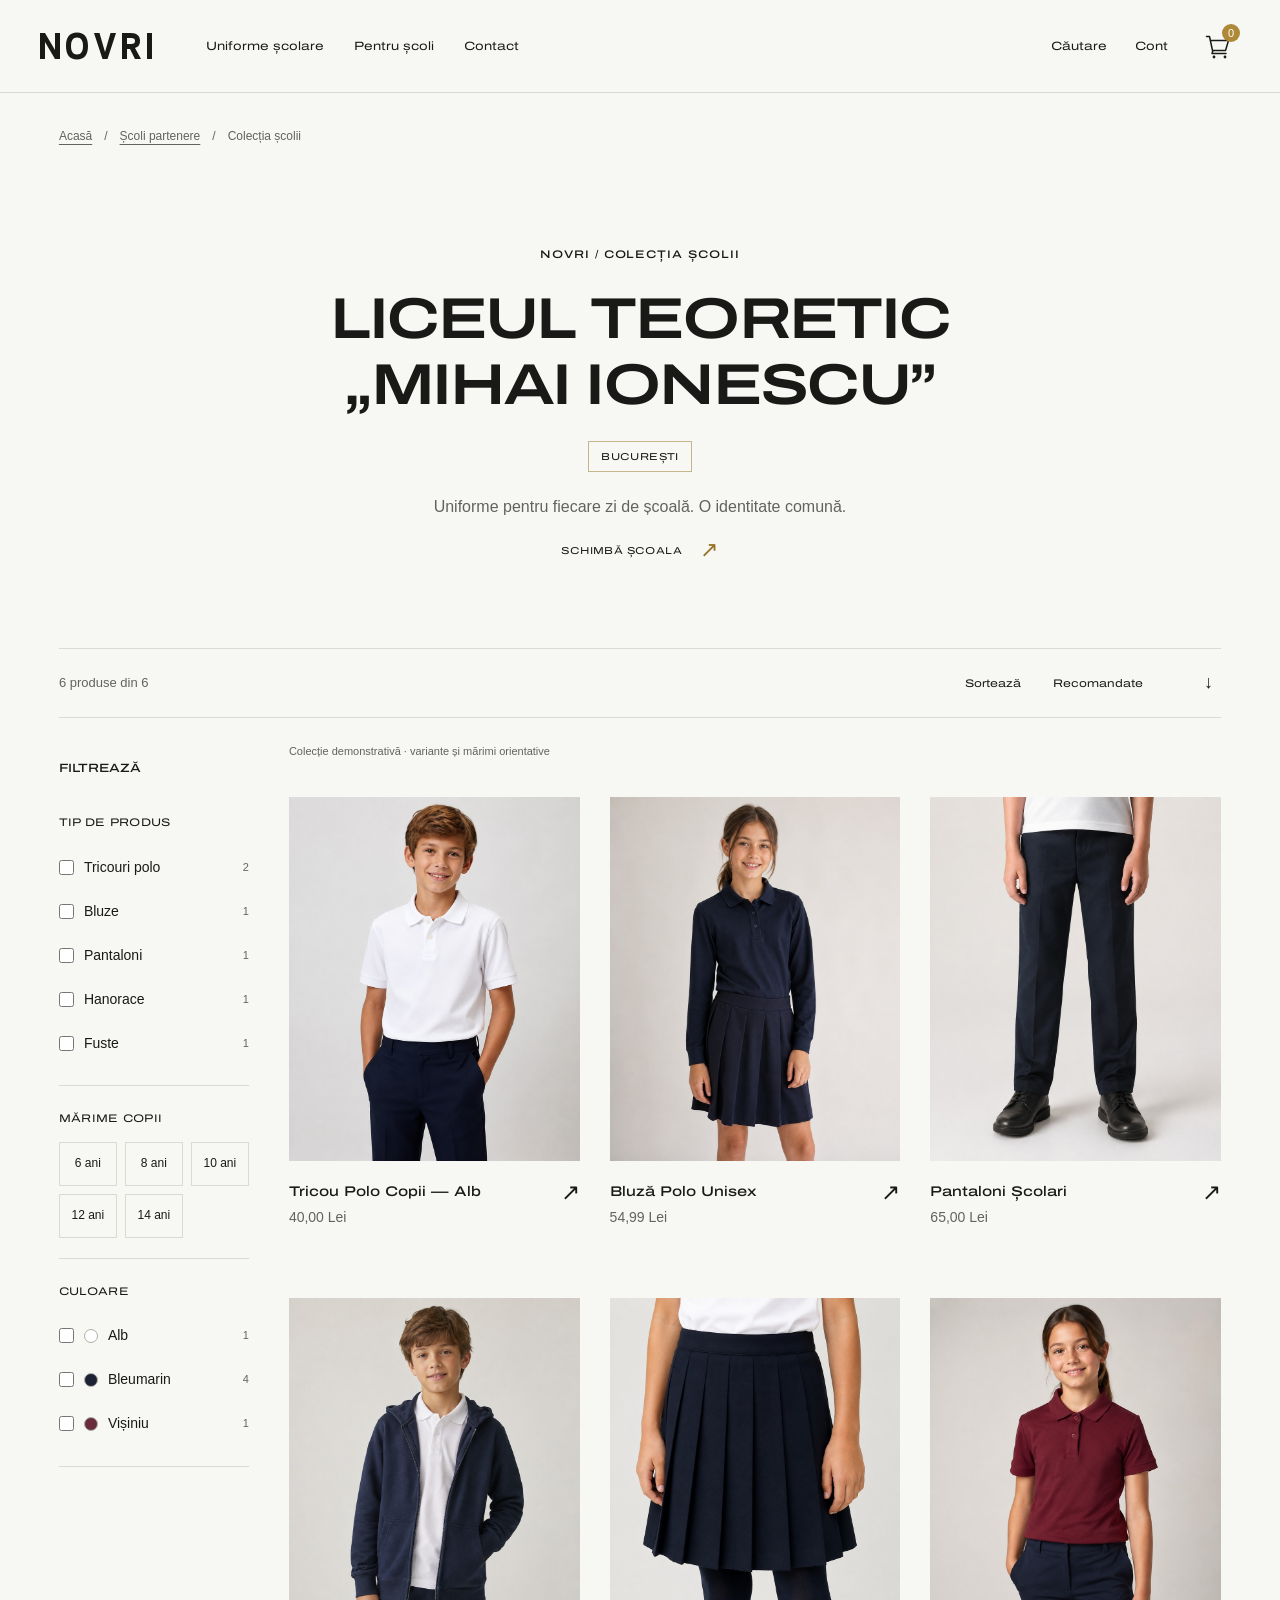
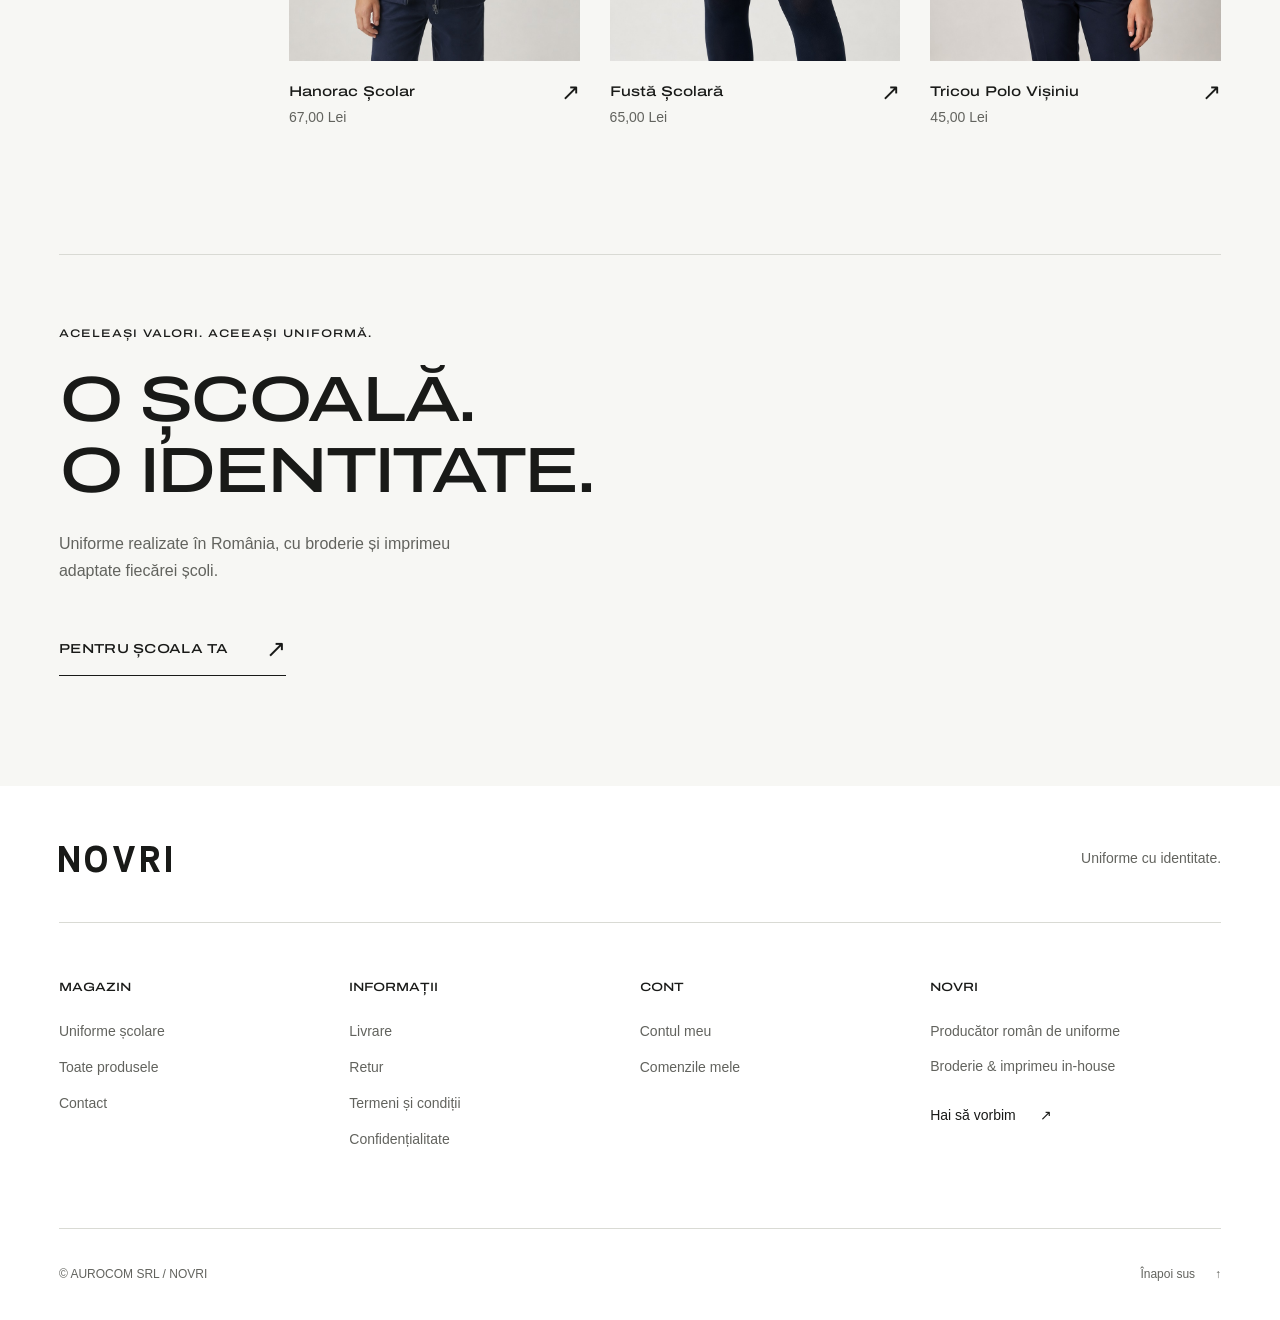
==== uniforme-scolare-landing/categorie.html @ 20620a0c "Add NOVRI school collections with local filters and shared catalog" ====
<!doctype html>
<html lang="ro">
<head>
  <meta charset="utf-8">
  <meta name="viewport" content="width=device-width, initial-scale=1">
  <meta name="theme-color" content="#f7f7f4">
  <meta name="description" content="Uniforme școlare realizate în România. Alege școala copilului tău și descoperă tricouri polo, bluze, hanorace, pantaloni și fuste NOVRI.">
  <title>Colecția școlii — NOVRI</title>
  <link rel="icon" href="assets/logo.svg" type="image/svg+xml">
  <link rel="preload" href="assets/fonts/archivo-expanded-latin.woff2" as="font" type="font/woff2" crossorigin>
  <link rel="preload" href="assets/fonts/archivo-expanded-latin-ext.woff2" as="font" type="font/woff2" crossorigin>
  <link rel="stylesheet" href="css/styles.css">
  <link rel="stylesheet" href="css/category.css">
  <script src="js/catalog.js" defer></script>
  <script src="js/navigation.js" defer></script>
  <script src="js/category.js" defer></script>
</head>
<!-- Only this standalone document has its default body margin removed.
     For OpenCart, move the wrapper and its stylesheet and script references into the dedicated template. -->
<body style="margin: 0;">
  <div id="school-uniforms-landing" class="school-category-page">
    <a class="school-skip-link" href="#school-main">Sari la conținut</a>

    <header class="school-header">
      <div class="school-header-inner">
        <a class="school-logo" href="index.html" aria-label="NOVRI — pagina principală">
          <img src="assets/logo.svg" alt="NOVRI" width="112" height="36">
        </a>
        <nav class="school-nav" id="school-menu" aria-label="Navigație principală">
          <a class="school-nav-link" href="index.html#school-main">Uniforme școlare</a>
          <a class="school-nav-link" href="index.html#school-partners">Pentru școli</a>
          <a class="school-nav-link" href="#contact">Contact</a>
          <a class="school-nav-link school-mobile-only" href="#" data-school-placeholder>Căutare</a>
          <a class="school-nav-link school-mobile-only" href="#" data-school-placeholder>Contul meu</a>
        </nav>
        <div class="school-header-actions">
          <!-- Replace placeholder hrefs with the existing OpenCart URLs during integration. -->
          <a class="school-desktop-only" href="#" data-school-placeholder>Căutare</a>
          <a class="school-desktop-only" href="#" data-school-placeholder>Cont</a>
          <a class="school-cart-link" href="#" data-school-placeholder>
            <span class="school-visually-hidden">Coș de cumpărături, produse: </span>
            <svg class="school-cart-icon" width="28" height="28" viewBox="0 0 28 28" fill="none" aria-hidden="true"><path d="M2.5 4.5h3l3 14h13l3-10H6.5M9 18.5l-1 3h14" stroke="currentColor" stroke-width="1.5" stroke-linecap="round" stroke-linejoin="round"/><circle cx="10" cy="25" r="1.4" fill="currentColor"/><circle cx="21" cy="25" r="1.4" fill="currentColor"/></svg>
            <span class="school-cart-count" id="school-cart-count" data-school-cart-count>0</span>
          </a>
          <button class="school-menu-toggle" type="button" aria-expanded="false" aria-controls="school-menu" aria-label="Deschide meniul" hidden>
            <span class="school-menu-label">Meniu</span>
            <span class="school-menu-icon" aria-hidden="true"><span></span><span></span></span>
          </button>
        </div>
      </div>
    </header>

    <main id="school-main">
      <nav class="school-category-breadcrumbs school-container" aria-label="Fir de navigare">
        <a href="index.html">Acasă</a><span aria-hidden="true">/</span>
        <a href="index.html#school-selector">Școli partenere</a><span aria-hidden="true">/</span>
        <span aria-current="page">Colecția școlii</span>
      </nav>
      <section class="school-category-hero school-container" aria-labelledby="school-category-title">
        <p class="school-eyebrow">NOVRI / COLECȚIA ȘCOLII</p>
        <h1 id="school-category-title">Liceul Teoretic „Mihai Ionescu”</h1>
        <p class="school-category-location" id="school-category-location">București</p>
        <p class="school-category-intro">Uniforme pentru fiecare zi de școală. O identitate comună.</p>
        <a class="school-change-school" href="index.html#school-selector">Schimbă școala <span aria-hidden="true">↗</span></a>
      </section>

      <section class="school-category-collection school-container" aria-label="Produsele școlii">
        <div class="school-category-toolbar">
          <button class="school-filter-toggle" id="school-filter-toggle" type="button" aria-expanded="false" aria-controls="school-filter-panel" hidden>
            <svg width="18" height="18" viewBox="0 0 18 18" fill="none" aria-hidden="true"><path d="M2 5h14M2 13h14M6 2v6m6 2v6" stroke="currentColor" stroke-width="1.3"/></svg>
            Filtre <span id="school-filter-total"></span>
          </button>
          <p class="school-results-count" id="school-results-count" role="status" aria-live="polite" aria-atomic="true">Colecția NOVRI</p>
          <label class="school-sort-label" for="school-sort">Sortează
            <span class="school-sort-control"><select id="school-sort" disabled>
              <option value="recomandate">Recomandate</option>
              <option value="pret-crescator">Preț crescător</option>
              <option value="pret-descrescator">Preț descrescător</option>
              <option value="nume">Nume A–Z</option>
            </select><span aria-hidden="true">↓</span></span>
          </label>
        </div>
        <div class="school-category-layout">
          <aside class="school-filter-panel" id="school-filter-panel" aria-label="Filtrează produsele" hidden>
            <div class="school-filter-heading"><h2>Filtrează</h2><button class="school-reset-filters" type="button" data-school-reset hidden>Șterge tot</button></div>
            <form id="school-filter-form">
              <fieldset class="school-filter-group"><legend>Tip de produs</legend><div id="school-filter-types"></div></fieldset>
              <fieldset class="school-filter-group"><legend>Mărime copii</legend><div class="school-filter-sizes" id="school-filter-sizes"></div></fieldset>
              <fieldset class="school-filter-group"><legend>Culoare</legend><div id="school-filter-colors"></div></fieldset>
              <button class="school-filter-done" id="school-filter-done" type="button">Vezi produsele <span aria-hidden="true">→</span></button>
            </form>
          </aside>
          <div class="school-category-results">
            <div class="school-active-filters" id="school-active-filters" aria-label="Filtre active" hidden></div>
            <p class="school-category-demo">Colecție demonstrativă · variante și mărimi orientative</p>
            <div class="school-product-grid" id="school-category-products"></div>
            <div class="school-category-empty" id="school-category-empty" hidden>
              <span class="school-eyebrow">O ALTĂ COMBINAȚIE</span>
              <h2>Nu am găsit produse.</h2>
              <p>Încearcă o altă mărime, culoare sau categorie.</p>
              <button type="button" class="school-empty-reset" data-school-reset>Șterge filtrele <span aria-hidden="true">↗</span></button>
            </div>
            <noscript><p class="school-noscript">Activează JavaScript pentru colecția și filtrele demo sau <a href="index.html#school-collection">vezi prezentarea produselor</a>.</p></noscript>
          </div>
        </div>
      </section>
      <section class="school-category-note school-container" aria-label="Uniforme personalizate">
        <p class="school-eyebrow">ACELEAȘI VALORI. ACEEAȘI UNIFORMĂ.</p>
        <h2>O școală.<br>O identitate.</h2>
        <p>Uniforme realizate în România, cu broderie și imprimeu adaptate fiecărei școli.</p>
        <a class="school-text-cta" href="index.html#school-partners">Pentru școala ta <span aria-hidden="true">↗</span></a>
      </section>
    </main>

    <footer class="school-footer" id="contact">
      <div class="school-footer-inner school-container">
        <div class="school-footer-top"><a class="school-logo" href="index.html" aria-label="NOVRI — pagina principală"><img src="assets/logo.svg" alt="NOVRI" width="112" height="36" loading="lazy"></a><span class="school-footer-signature">Uniforme cu identitate.</span></div>
        <div class="school-footer-grid">
          <nav class="school-footer-column" aria-labelledby="school-footer-shop"><h2 id="school-footer-shop">Magazin</h2><a href="index.html#school-main">Uniforme școlare</a><a href="index.html#school-collection">Toate produsele</a><a href="https://meai.ro/index.php?route=information/contact">Contact</a></nav>
          <nav class="school-footer-column" aria-labelledby="school-footer-info"><h2 id="school-footer-info">Informații</h2><a href="#" data-school-placeholder>Livrare</a><a href="#" data-school-placeholder>Retur</a><a href="#" data-school-placeholder>Termeni și condiții</a><a href="#" data-school-placeholder>Confidențialitate</a></nav>
          <nav class="school-footer-column" aria-labelledby="school-footer-account"><h2 id="school-footer-account">Cont</h2><a href="#" data-school-placeholder>Contul meu</a><a href="#" data-school-placeholder>Comenzile mele</a></nav>
          <div class="school-footer-column"><h2>NOVRI</h2><p>Producător român de uniforme</p><p>Broderie &amp; imprimeu in-house</p><a class="school-footer-contact" href="https://meai.ro/index.php?route=information/contact">Hai să vorbim <span aria-hidden="true">↗</span></a></div>
        </div>
        <div class="school-footer-bottom"><small>© AUROCOM SRL / NOVRI</small><a href="#school-main">Înapoi sus <span aria-hidden="true">↑</span></a></div>
      </div>
    </footer>
  </div>
</body>
</html>
---- uniforme-scolare-landing/css/styles.css ----
/* Local, open-source Archivo. The family name is isolated from the host theme. */
@font-face {
  font-family: "School Archivo";
  font-style: normal;
  font-weight: 100 900;
  font-stretch: 125%;
  font-display: swap;
  src: url("../assets/fonts/archivo-expanded-latin-ext.woff2") format("woff2");
  unicode-range: U+0100-02BA,U+02BD-02C5,U+02C7-02CC,U+02CE-02D7,U+02DD-02FF,U+0304,U+0308,U+0329,U+1D00-1DBF,U+1E00-1E9F,U+1EF2-1EFF,U+2020,U+20A0-20AB,U+20AD-20C0,U+2113,U+2C60-2C7F,U+A720-A7FF;
}
@font-face {
  font-family: "School Archivo";
  font-style: normal;
  font-weight: 100 900;
  font-stretch: 125%;
  font-display: swap;
  src: url("../assets/fonts/archivo-expanded-latin.woff2") format("woff2");
  unicode-range: U+0000-00FF,U+0131,U+0152-0153,U+02BB-02BC,U+02C6,U+02DA,U+02DC,U+0304,U+0308,U+0329,U+2000-206F,U+20AC,U+2122,U+2191,U+2193,U+2212,U+2215,U+FEFF,U+FFFD;
}

/* All document styles are scoped. No Journal selectors, global resets or !important. */
#school-uniforms-landing {
  --school-paper: #f7f7f4;
  --school-white: #fff;
  --school-ink: #191a18;
  --school-muted: #62635e;
  --school-line: #d9dad4;
  --school-gutter: 20px;
  --school-font: "School Archivo", Arial, sans-serif;
  background: var(--school-paper);
  color: var(--school-ink);
  font-family: var(--school-font);
  font-stretch: 125%;
  font-size: 16px;
  font-weight: 400;
  line-height: 1.55;
  text-align: left;
  -webkit-font-smoothing: antialiased;
  isolation: isolate;
}
#school-uniforms-landing *,
#school-uniforms-landing *::before,
#school-uniforms-landing *::after { box-sizing: border-box; }
#school-uniforms-landing :where(h1,h2,h3,p,ul,figure) { margin: 0; padding: 0; }
#school-uniforms-landing :where(h1,h2,h3) { color: inherit; font-family: inherit; font-style: normal; }
#school-uniforms-landing :where(a) { color: inherit; text-decoration: none; }
#school-uniforms-landing :where(img) { display: block; max-width: 100%; }
#school-uniforms-landing :where(button,input) { color: inherit; font: inherit; font-stretch: inherit; border-radius: 0; }
#school-uniforms-landing :where(button) { margin: 0; cursor: pointer; }
#school-uniforms-landing :where(button:disabled) { cursor: default; }
#school-uniforms-landing :where(a,button,input,[tabindex]):focus-visible { outline: 2px solid currentColor; outline-offset: 5px; }
#school-uniforms-landing :where(section,main,footer) { scroll-margin-top: 24px; }
#school-uniforms-landing ::selection { color: #fff; background: #343932; }
#school-uniforms-landing .school-container { width: min(100% - var(--school-gutter) * 2, 1320px); margin-inline: auto; }
#school-uniforms-landing .school-visually-hidden { position: absolute; width: 1px; height: 1px; padding: 0; overflow: hidden; clip-path: inset(50%); white-space: nowrap; border: 0; }
#school-uniforms-landing .school-skip-link { position: absolute; top: 10px; left: 10px; z-index: 20; padding: 12px 18px; background: #fff; transform: translateY(-160%); }
#school-uniforms-landing .school-skip-link:focus { transform: translateY(0); }

/* Header: small wordmark, restrained navigation, generous breathing room. */
#school-uniforms-landing .school-header { position: relative; z-index: 5; background: #deddd9; }
#school-uniforms-landing .school-header-inner { display: flex; align-items: center; flex-wrap: wrap; gap: 20px; min-height: 82px; padding: 20px var(--school-gutter); }
#school-uniforms-landing .school-logo { display: inline-flex; flex: 0 0 auto; }
#school-uniforms-landing .school-logo img { width: 93px; height: auto; }
#school-uniforms-landing .school-header-actions { display: flex; align-items: center; gap: 22px; margin-left: auto; font-size: 12px; }
#school-uniforms-landing .school-header-actions a { display: inline-flex; align-items: center; gap: 5px; min-height: 44px; }
#school-uniforms-landing .school-cart-link { position: relative; justify-content: center; width: 44px; }
#school-uniforms-landing .school-cart-icon { flex-shrink: 0; }
#school-uniforms-landing .school-cart-count { position: absolute; top: 0; right: 0; display: grid; place-items: center; min-width: 18px; height: 18px; padding-inline: 4px; border-radius: 50%; background: #ad8938; color: #fff; font-family: Arial, sans-serif; font-size: 11px; line-height: 1; font-variant-numeric: tabular-nums; }
#school-uniforms-landing .school-nav { order: 3; display: flex; flex-direction: column; flex-basis: 100%; font-size: 14px; }
#school-uniforms-landing .school-nav-link { padding-block: 13px; }
#school-uniforms-landing.school-ready .school-nav { position: absolute; inset: 100% 0 auto; padding: 20px var(--school-gutter) 28px; background: var(--school-paper); border-bottom: 1px solid var(--school-line); }
#school-uniforms-landing .school-header-actions .school-desktop-only { display: none; }
#school-uniforms-landing .school-menu-toggle { display: flex; align-items: center; justify-content: center; gap: 8px; min-height: 44px; padding: 0; border: 0; background: transparent; font-size: 12px; }
#school-uniforms-landing .school-menu-icon { display: grid; align-content: center; gap: 5px; width: 18px; height: 18px; }
#school-uniforms-landing .school-menu-icon span { width: 18px; height: 1px; background: currentColor; transition: transform 200ms ease; }
#school-uniforms-landing .school-menu-toggle[aria-expanded="true"] .school-menu-icon span:first-child { transform: translateY(3px) rotate(45deg); }
#school-uniforms-landing .school-menu-toggle[aria-expanded="true"] .school-menu-icon span:last-child { transform: translateY(-3px) rotate(-45deg); }

/* Opening campaign: split composition inspired by the supplied Milano screenshot. */
#school-uniforms-landing .school-campaign { position: relative; display: grid; grid-template-columns: minmax(0,1fr); background: #deddd9; }
#school-uniforms-landing .school-campaign-copy { padding: 36px var(--school-gutter) 46px; }
#school-uniforms-landing .school-campaign-eyebrow { margin-bottom: 24px; font-size: 9px; letter-spacing: .035em; }
#school-uniforms-landing .school-campaign-title { font-size: clamp(1.875rem, 8.6vw, 4rem); font-weight: 700; line-height: 1.08; letter-spacing: -.045em; text-transform: uppercase; }
#school-uniforms-landing .school-campaign-title span { display: block; }
#school-uniforms-landing .school-campaign-light { color: #fff; }
#school-uniforms-landing .school-campaign-cta { display: inline-flex; align-items: center; gap: 12px; min-height: 44px; margin-top: 28px; font-size: 10px; font-weight: 500; text-transform: uppercase; }
#school-uniforms-landing .school-campaign-cta span { color: #977325; font-family: Arial, sans-serif; font-size: 24px; }
#school-uniforms-landing .school-campaign-image { min-width: 0; aspect-ratio: 1.15; overflow: hidden; }
#school-uniforms-landing .school-campaign-image img { width: 100%; height: 100%; object-fit: cover; object-position: center 30%; }
#school-uniforms-landing .school-campaign-accent { position: absolute; right: 20px; bottom: -20px; width: 48px; height: 48px; background: #c4b58d; }
@media (min-width: 768px) {
  #school-uniforms-landing .school-campaign { grid-template-columns: 60% 40%; min-height: 520px; }
  #school-uniforms-landing .school-campaign-copy { align-self: center; padding: 60px 28px 70px 8vw; }
  #school-uniforms-landing .school-campaign-title { font-size: 4.35vw; }
  #school-uniforms-landing .school-campaign-image { aspect-ratio: auto; }
  #school-uniforms-landing .school-campaign-image img { position: absolute; width: 40%; object-position: center 25%; }
  #school-uniforms-landing .school-campaign-accent { right: calc(40% - 30px); width: 60px; height: 60px; bottom: -30px; }
}
@media (min-width: 1024px) {
  #school-uniforms-landing { position: relative; }
  #school-uniforms-landing .school-header { position: absolute; inset: 0 0 auto; background: transparent; }
  #school-uniforms-landing.school-ready .school-nav { background: transparent; }
  #school-uniforms-landing .school-campaign { min-height: clamp(620px, 39vw, 820px); }
  #school-uniforms-landing .school-campaign-image { background: #e4e3df; }
  #school-uniforms-landing .school-campaign-image img { top: 92px; height: calc(100% - 92px); object-position: center 16%; }
  #school-uniforms-landing .school-campaign-copy { padding: 140px 32px 100px 12vw; }
  #school-uniforms-landing .school-campaign-title { font-size: clamp(2.5rem, 4.05vw, 5.5rem); }
  #school-uniforms-landing .school-campaign-eyebrow { margin-bottom: 28px; font-size: 10px; }
  #school-uniforms-landing .school-campaign-cta { margin-top: 42px; font-size: 11px; }
  #school-uniforms-landing .school-campaign-accent { right: calc(40% - 40px); bottom: -32px; width: 80px; height: 80px; }
}

/* A centered category intro, following the Milano page's visual rhythm. */
#school-uniforms-landing .school-hero { padding-top: 74px; padding-bottom: 34px; text-align: center; }
#school-uniforms-landing .school-eyebrow { font-size: 11px; line-height: 1.5; font-weight: 500; letter-spacing: .09em; text-transform: uppercase; }
#school-uniforms-landing .school-title { margin: 22px auto 24px; font-size: clamp(2rem, 9.8vw, 4.5rem); font-weight: 700; line-height: 1.1; letter-spacing: -.045em; text-transform: uppercase; }
#school-uniforms-landing .school-title span { display: block; }
#school-uniforms-landing .school-hero-description { max-width: 740px; margin-inline: auto; font-size: 16px; line-height: 1.6; }
#school-uniforms-landing .school-hero-note { max-width: 620px; margin: 18px auto 0; color: var(--school-muted); font-family: Arial, sans-serif; font-size: 15px; line-height: 1.6; }

/* School picker. The trigger remains in flow; the overlay cannot move the grid. */
#school-uniforms-landing .school-school-selector { position: relative; z-index: 4; scroll-margin-top: 26px; }
#school-uniforms-landing .school-selector-trigger { display: flex; align-items: center; justify-content: space-between; gap: 20px; width: 100%; min-height: 68px; padding: 20px; background: var(--school-white); border: 1px solid var(--school-line); text-align: left; text-transform: uppercase; font-size: 14px; font-weight: 500; letter-spacing: .035em; }
#school-uniforms-landing .school-selector-arrow { flex: 0 0 auto; transition: transform 220ms ease; }
#school-uniforms-landing .school-selector-trigger[aria-expanded="true"] .school-selector-arrow { transform: rotate(180deg); }
#school-uniforms-landing .school-selector-panel { position: absolute; top: calc(100% - 1px); left: 0; right: 0; padding: 8px; border: 1px solid var(--school-ink); background: #fff; }
#school-uniforms-landing .school-selector-trigger[aria-expanded="true"] { border-color: var(--school-ink); }
#school-uniforms-landing .school-selector-list { max-height: min(360px, 48svh); overflow-y: auto; overscroll-behavior: contain; scrollbar-width: thin; scrollbar-color: #aaa #fff; }
#school-uniforms-landing .school-selector-group { padding: 0 4px 14px; }
#school-uniforms-landing .school-selector-group:last-child { padding-bottom: 0; }
#school-uniforms-landing .school-selector-group-heading { position: sticky; top: 0; z-index: 1; display: flex; align-items: center; gap: 14px; padding: 12px 0; background: #fff; }
#school-uniforms-landing .school-selector-group-heading::after { flex: 1; height: 1px; background: var(--school-line); content: ""; }
#school-uniforms-landing .school-selector-county-label { display: inline-block; padding: 7px 12px; border: 1px solid #bfc3b8; background: var(--school-paper); font-size: 11px; font-weight: 600; line-height: 1.4; letter-spacing: .075em; text-transform: uppercase; }
#school-uniforms-landing .school-selector-option { display: flex; justify-content: space-between; align-items: center; gap: 16px; width: 100%; min-height: 56px; padding: 15px 12px; border: 0; border-bottom: 1px solid #ededea; background: #fff; text-align: left; font-family: Arial, sans-serif; font-size: 16px; line-height: 1.45; }
#school-uniforms-landing .school-selector-option:last-child { border-bottom: 0; }
#school-uniforms-landing .school-selector-option-details { display: flex; flex-direction: column; gap: 4px; min-width: 0; }
#school-uniforms-landing .school-selector-option-city { color: var(--school-muted); font-size: 13px; }
#school-uniforms-landing .school-selector-option-arrow { flex: 0 0 auto; }
#school-uniforms-landing .school-selector-option:hover,
#school-uniforms-landing .school-selector-option:focus { background: #f0f1ec; }
#school-uniforms-landing .school-selector-option:focus-visible { outline-offset: -2px; }
#school-uniforms-landing .school-selector-search { padding: 8px 10px 14px; }
#school-uniforms-landing .school-search-input { width: 100%; min-height: 48px; padding: 10px; border: 1px solid var(--school-line); background: #fff; font-family: Arial, sans-serif; font-size: 16px; }
#school-uniforms-landing .school-selector-empty { padding: 16px; font-size: 14px; }
#school-uniforms-landing .school-noscript { padding-top: 14px; font-family: Arial, sans-serif; }
#school-uniforms-landing .school-noscript a { text-decoration: underline; }

/* Scrollable category links, never a mock filter. */
#school-uniforms-landing .school-collection { margin-top: 44px; }
#school-uniforms-landing .school-collection-toolbar { display: flex; align-items: center; justify-content: space-between; gap: 24px; min-width: 0; border-bottom: 1px solid var(--school-line); }
#school-uniforms-landing .school-collection-title { padding-block: 22px; font-size: 12px; font-weight: 500; line-height: 1.6; letter-spacing: .02em; text-transform: uppercase; }

/* Editorial catalog: full images, type and space; no raised cards. */
#school-uniforms-landing .school-product-grid { display: grid; grid-template-columns: minmax(0, 1fr); column-gap: 30px; row-gap: 40px; padding-top: 28px; }
#school-uniforms-landing .school-product-card { min-width: 0; }
#school-uniforms-landing .school-product-link { display: block; height: 100%; }
#school-uniforms-landing .school-product-image { overflow: hidden; aspect-ratio: 4 / 5; background: #e8e8e4; }
#school-uniforms-landing .school-product-image img { width: 100%; height: 100%; object-fit: cover; transition: transform 550ms cubic-bezier(.2,.65,.3,1); }
#school-uniforms-landing .school-product-info { display: flex; justify-content: space-between; align-items: flex-start; gap: 16px; min-height: 83px; padding: 18px 0 0; }
#school-uniforms-landing .school-product-name { font-size: 14px; font-weight: 500; line-height: 1.5; }
#school-uniforms-landing .school-product-price { margin-top: 5px; color: var(--school-muted); font-family: Arial, sans-serif; font-size: 14px; line-height: 1.5; }
#school-uniforms-landing .school-product-arrow { flex: 0 0 auto; font-family: Arial, sans-serif; font-size: 23px; font-weight: 400; line-height: 1; }

/* Large photograph and a quiet editorial text panel. */
#school-uniforms-landing .school-editorial { display: grid; grid-template-columns: minmax(0,1fr); margin-top: 78px; background: #e9eae4; }
#school-uniforms-landing .school-editorial-image { min-width: 0; aspect-ratio: 5 / 4; overflow: hidden; }
#school-uniforms-landing .school-editorial-image img { width: 100%; height: 100%; object-fit: cover; object-position: center; }
#school-uniforms-landing .school-editorial-copy { display: flex; flex-direction: column; align-items: flex-start; justify-content: center; padding: 52px var(--school-gutter) 58px; }
#school-uniforms-landing .school-section-title { font-size: clamp(1.75rem, 7.9vw, 3.75rem); font-weight: 500; line-height: 1.12; letter-spacing: -.045em; text-transform: uppercase; }
#school-uniforms-landing .school-editorial .school-section-title { margin: 24px 0 22px; font-size: clamp(2rem, 9.2vw, 4.5rem); }
#school-uniforms-landing .school-editorial-copy > p:not(.school-eyebrow) { font-family: Arial, sans-serif; font-size: 16px; }
#school-uniforms-landing .school-text-cta { display: inline-flex; align-items: center; justify-content: space-between; gap: 38px; min-height: 50px; margin-top: 30px; padding-block: 14px; border-bottom: 1px solid currentColor; font-size: 12px; font-weight: 500; letter-spacing: .025em; text-transform: uppercase; }
#school-uniforms-landing .school-text-cta span { font-family: Arial, sans-serif; font-size: 24px; line-height: 1; transition: transform 220ms ease; }

/* Benefits use dividers and equal columns, without card containers. */
#school-uniforms-landing .school-benefits { display: grid; grid-template-columns: minmax(0,1fr); padding-block: 50px; }
#school-uniforms-landing .school-benefit { padding-block: 26px; border-bottom: 1px solid var(--school-line); }
#school-uniforms-landing .school-benefit:last-child { border-bottom: 0; }
#school-uniforms-landing .school-benefit-index { display: block; margin-bottom: 22px; color: var(--school-muted); font-size: 11px; }
#school-uniforms-landing .school-benefit h2 { margin-bottom: 12px; font-size: 14px; line-height: 1.5; font-weight: 500; text-transform: uppercase; }
#school-uniforms-landing .school-benefit p { max-width: 295px; color: var(--school-muted); font-family: Arial, sans-serif; font-size: 16px; line-height: 1.65; }

#school-uniforms-landing .school-partners { display: grid; grid-template-columns: minmax(0,1fr); gap: 30px; padding-block: 66px 80px; border-top: 1px solid var(--school-line); }
#school-uniforms-landing .school-partners .school-eyebrow { margin-bottom: 24px; }
#school-uniforms-landing .school-partners .school-section-title { font-size: clamp(1.375rem, 6.2vw, 3rem); }
#school-uniforms-landing .school-partners-copy { max-width: 340px; }
#school-uniforms-landing .school-partners-copy p { color: var(--school-muted); font-family: Arial, sans-serif; font-size: 16px; line-height: 1.65; }

/* White footer, with the column rhythm of the reference adapted to NOVRI. */
#school-uniforms-landing .school-footer { background: #fff; }
#school-uniforms-landing .school-footer-inner { padding-top: 40px; }
#school-uniforms-landing .school-footer-top { display: flex; flex-wrap: wrap; align-items: center; justify-content: space-between; gap: 20px; padding-bottom: 38px; border-bottom: 1px solid var(--school-line); }
#school-uniforms-landing .school-footer-signature { color: var(--school-muted); font-family: Arial, sans-serif; font-size: 14px; }
#school-uniforms-landing .school-footer-grid { display: grid; grid-template-columns: repeat(2,minmax(0,1fr)); gap: 40px 24px; padding-block: 40px 50px; }
#school-uniforms-landing .school-footer-column { display: flex; align-items: flex-start; flex-direction: column; min-width: 0; }
#school-uniforms-landing .school-footer-column h2 { margin-bottom: 18px; font-size: 12px; font-weight: 500; line-height: 1.5; text-transform: uppercase; }
#school-uniforms-landing .school-footer-column :where(a,p) { padding-block: 6px; color: var(--school-muted); font-family: Arial, sans-serif; font-size: 14px; line-height: 1.65; overflow-wrap: anywhere; }
#school-uniforms-landing .school-footer-column a { display: inline-flex; align-items: center; min-height: 36px; }
#school-uniforms-landing .school-footer-column .school-footer-contact { gap: 24px; margin-top: 14px; color: var(--school-ink); }
#school-uniforms-landing .school-footer-bottom { display: flex; flex-wrap: wrap; align-items: center; justify-content: space-between; gap: 16px; min-height: 92px; padding-block: 22px; border-top: 1px solid var(--school-line); color: var(--school-muted); font-family: Arial, sans-serif; font-size: 12px; }
#school-uniforms-landing .school-footer-bottom small { font-size: inherit; }
#school-uniforms-landing .school-footer-bottom a { display: inline-flex; align-items: center; gap: 20px; min-height: 44px; }

@media (min-width: 600px) {
  #school-uniforms-landing { --school-gutter: 32px; }
  #school-uniforms-landing .school-hero { padding-top: 100px; padding-bottom: 48px; }
  #school-uniforms-landing .school-title { font-size: clamp(3rem, 7.3vw, 4.5rem); }
  #school-uniforms-landing .school-product-grid { grid-template-columns: repeat(2,minmax(0,1fr)); row-gap: 50px; padding-top: 36px; }
  #school-uniforms-landing .school-collection { margin-top: 60px; }
  #school-uniforms-landing .school-editorial-copy { padding: 64px; }
  #school-uniforms-landing .school-partners .school-section-title { font-size: clamp(2.5rem, 5.4vw, 3.75rem); }
  #school-uniforms-landing .school-footer-grid { column-gap: 48px; }
}

@media (min-width: 1024px) {
  #school-uniforms-landing { --school-gutter: 4.6vw; }
  #school-uniforms-landing .school-header-inner { min-height: 92px; padding: 22px 40px; flex-wrap: nowrap; gap: 54px; }
  #school-uniforms-landing .school-logo img { width: 112px; }
  #school-uniforms-landing .school-nav,
  #school-uniforms-landing.school-ready .school-nav { position: static; order: initial; flex-direction: row; flex-basis: auto; gap: 30px; padding: 0; border: 0; font-size: 12px; }
  #school-uniforms-landing .school-nav-link { padding-block: 12px; }
  #school-uniforms-landing .school-header-actions { gap: 28px; }
  #school-uniforms-landing .school-header-actions .school-desktop-only { display: inline-flex; }
  #school-uniforms-landing .school-mobile-only,
  #school-uniforms-landing .school-menu-toggle { display: none; }
  #school-uniforms-landing .school-hero { padding-top: 118px; padding-bottom: 52px; }
  #school-uniforms-landing .school-title { margin-top: 20px; margin-bottom: 25px; font-size: clamp(3rem, 5.45vw, 5rem); line-height: 1.2; }
  #school-uniforms-landing .school-title span { display: inline; }
  #school-uniforms-landing .school-hero-description { font-size: 18px; line-height: 1.55; }
  #school-uniforms-landing .school-hero-note { margin-top: 16px; font-size: 15px; }
  #school-uniforms-landing .school-selector-trigger { min-height: 72px; padding-inline: 26px; }
  #school-uniforms-landing .school-selector-option { padding-inline: 18px; }
  #school-uniforms-landing .school-collection { margin-top: 74px; }
  #school-uniforms-landing .school-product-grid { grid-template-columns: repeat(3,minmax(0,1fr)); row-gap: 54px; }
  #school-uniforms-landing .school-product-info { padding-top: 20px; }
  #school-uniforms-landing .school-editorial { grid-template-columns: 1.08fr 1fr; margin-top: 116px; }
  #school-uniforms-landing .school-editorial-image { aspect-ratio: auto; min-height: 530px; }
  #school-uniforms-landing .school-editorial-copy { padding: 64px clamp(36px, 5.5vw, 110px); }
  #school-uniforms-landing .school-editorial .school-section-title { font-size: clamp(2.1rem, 3.8vw, 4.5rem); }
  #school-uniforms-landing .school-text-cta { margin-top: 38px; font-size: 13px; }
  #school-uniforms-landing .school-benefits { grid-template-columns: repeat(3,minmax(0,1fr)); padding-block: 90px; }
  #school-uniforms-landing .school-benefit { padding: 0 40px; border-right: 1px solid var(--school-line); border-bottom: 0; }
  #school-uniforms-landing .school-benefit:first-child { padding-left: 0; }
  #school-uniforms-landing .school-benefit:last-child { padding-right: 0; border-right: 0; }
  #school-uniforms-landing .school-partners { grid-template-columns: 1.7fr 1fr; align-items: end; gap: 60px; padding-block: 100px 112px; }
  #school-uniforms-landing .school-partners .school-section-title { font-size: clamp(2rem, 3.3vw, 3.7rem); }
  #school-uniforms-landing .school-partners-copy { justify-self: end; padding-bottom: 5px; }
  #school-uniforms-landing .school-footer-inner { padding-top: 55px; }
  #school-uniforms-landing .school-footer-top { padding-bottom: 45px; }
  #school-uniforms-landing .school-footer-grid { grid-template-columns: 1fr 1fr 1fr 1.2fr; padding-block: 55px 70px; }
}

@media (min-width: 1280px) {
  #school-uniforms-landing .school-editorial-image { min-height: 600px; }
}

@media (hover: hover) and (pointer: fine) {
  #school-uniforms-landing .school-product-link:hover .school-product-image img { transform: scale(1.025); }
  #school-uniforms-landing .school-text-cta:hover span { transform: translateX(5px); }
  #school-uniforms-landing .school-nav-link:hover,
  #school-uniforms-landing .school-header-actions a:hover,
  #school-uniforms-landing .school-footer a:hover { text-decoration: underline; text-underline-offset: 5px; }
}

@media (prefers-reduced-motion: reduce) {
  #school-uniforms-landing *,
  #school-uniforms-landing *::before,
  #school-uniforms-landing *::after { animation: none; transition: none; scroll-behavior: auto; }
}

/* Keep native hidden semantics stronger than the component's display layout. */
#school-uniforms-landing [hidden],
#school-uniforms-landing.school-ready [hidden] { display: none; }
---- uniforme-scolare-landing/css/category.css ----
/* Separate school collection template. Shared NOVRI typography and product cards. */
#school-uniforms-landing.school-category-page .school-header { position: relative; inset: auto; background: var(--school-paper); border-bottom: 1px solid var(--school-line); }
#school-uniforms-landing .school-category-breadcrumbs { display: flex; flex-wrap: wrap; gap: 8px 12px; padding-block: 25px; color: var(--school-muted); font-family: Arial, sans-serif; font-size: 12px; }
#school-uniforms-landing .school-category-breadcrumbs a { text-decoration: underline; text-underline-offset: 4px; }
#school-uniforms-landing .school-category-hero { padding-block: 44px 48px; text-align: center; }
#school-uniforms-landing .school-category-hero h1 { max-width: 990px; margin: 24px auto 22px; font-size: clamp(1.875rem,7.6vw,3.5rem); font-weight: 600; letter-spacing: -.045em; line-height: 1.15; text-transform: uppercase; overflow-wrap: break-word; text-wrap: balance; }
#school-uniforms-landing .school-category-location { display: inline-block; padding: 7px 12px; border: 1px solid #c4b58d; font-size: 10px; letter-spacing: .04em; text-transform: uppercase; }
#school-uniforms-landing .school-category-intro { max-width: 580px; margin: 22px auto 8px; color: var(--school-muted); font-family: Arial, sans-serif; font-size: 16px; line-height: 1.65; }
#school-uniforms-landing .school-change-school { display: inline-flex; align-items: center; gap: 18px; min-height: 44px; font-size: 10px; letter-spacing: .04em; text-transform: uppercase; }
#school-uniforms-landing .school-change-school span { font-family: Arial, sans-serif; font-size: 22px; color: #977325; }
#school-uniforms-landing .school-category-toolbar { display: flex; align-items: center; flex-wrap: wrap; justify-content: space-between; gap: 12px 24px; padding-block: 12px; border-block: 1px solid var(--school-line); }
#school-uniforms-landing .school-filter-toggle { display: inline-flex; align-items: center; gap: 12px; min-height: 44px; padding: 0; background: transparent; border: 0; font-size: 12px; text-transform: uppercase; }
#school-uniforms-landing .school-results-count { margin-left: auto; color: var(--school-muted); font-family: Arial, sans-serif; font-size: 13px; }
#school-uniforms-landing .school-sort-label { display: flex; align-items: center; justify-content: space-between; gap: 20px; width: 100%; font-size: 11px; }
#school-uniforms-landing .school-sort-control { position: relative; display: flex; align-items: center; }
#school-uniforms-landing .school-sort-control select { width: 180px; min-height: 44px; appearance: none; border: 0; border-radius: 0; padding: 10px 28px 10px 12px; background: var(--school-paper); color: var(--school-ink); font: inherit; cursor: pointer; }
#school-uniforms-landing .school-sort-control > span { position: absolute; right: 8px; pointer-events: none; font-family: Arial, sans-serif; font-size: 18px; }
#school-uniforms-landing .school-sort-control select:focus-visible { outline: 2px solid currentColor; outline-offset: -2px; }
#school-uniforms-landing .school-category-layout { display: grid; grid-template-columns: minmax(0,1fr); }
#school-uniforms-landing .school-filter-panel { padding-block: 28px; border-bottom: 1px solid var(--school-line); }
#school-uniforms-landing .school-filter-heading { display: flex; align-items: center; justify-content: space-between; gap: 12px; margin-bottom: 26px; }
#school-uniforms-landing .school-filter-heading h2 { font-size: 12px; font-weight: 500; text-transform: uppercase; }
#school-uniforms-landing .school-reset-filters { min-height: 44px; padding: 0; background: transparent; border: 0; text-decoration: underline; text-underline-offset: 4px; font-family: Arial, sans-serif; font-size: 12px; }
#school-uniforms-landing .school-filter-group { min-width: 0; margin: 0 0 24px; padding: 0 0 20px; border: 0; border-bottom: 1px solid var(--school-line); }
#school-uniforms-landing .school-filter-group legend { padding: 0 0 14px; font-size: 11px; letter-spacing: .025em; text-transform: uppercase; }
#school-uniforms-landing .school-filter-option { display: flex; align-items: center; gap: 10px; min-height: 44px; cursor: pointer; font-family: Arial, sans-serif; font-size: 14px; }
#school-uniforms-landing .school-filter-option input { width: 15px; height: 15px; margin: 0; flex-shrink: 0; accent-color: var(--school-ink); cursor: pointer; }
#school-uniforms-landing .school-filter-option small { margin-left: auto; color: var(--school-muted); font-size: 11px; }
#school-uniforms-landing .school-filter-color-dot { width: 14px; height: 14px; border: 1px solid #aeb0a8; border-radius: 50%; }
#school-uniforms-landing .school-filter-sizes { display: grid; grid-template-columns: repeat(5,minmax(0,1fr)); gap: 8px; }
#school-uniforms-landing .school-filter-size { position: relative; cursor: pointer; }
#school-uniforms-landing .school-filter-size span { display: grid; place-items: center; min-height: 44px; border: 1px solid var(--school-line); font-family: Arial, sans-serif; font-size: 12px; }
#school-uniforms-landing .school-filter-size input:checked + span { border-color: var(--school-ink); background: var(--school-ink); color: #fff; }
#school-uniforms-landing .school-filter-size input:focus-visible + span { outline: 2px solid var(--school-ink); outline-offset: 3px; }
#school-uniforms-landing .school-filter-done { display: flex; align-items: center; justify-content: space-between; width: 100%; min-height: 52px; padding: 14px 18px; background: var(--school-ink); color: #fff; border: 0; font-size: 12px; text-transform: uppercase; }
#school-uniforms-landing .school-category-results { min-width: 0; padding-top: 24px; }
#school-uniforms-landing .school-category-demo { color: var(--school-muted); font-family: Arial, sans-serif; font-size: 11px; line-height: 1.7; }
#school-uniforms-landing .school-active-filters { display: flex; flex-wrap: wrap; gap: 8px; margin-bottom: 18px; }
#school-uniforms-landing .school-filter-chip { display: inline-flex; align-items: center; justify-content: space-between; gap: 18px; min-height: 44px; padding: 9px 12px; border: 1px solid var(--school-line); background: transparent; font-family: Arial, sans-serif; font-size: 12px; }
#school-uniforms-landing .school-filter-chip span { font-size: 18px; }
#school-uniforms-landing .school-category-empty { padding: 75px 0 100px; }
#school-uniforms-landing .school-category-empty h2 { margin-block: 18px; font-size: clamp(1.5rem,4vw,2.5rem); font-weight: 500; line-height: 1.2; letter-spacing: -.035em; text-transform: uppercase; }
#school-uniforms-landing .school-category-empty p { color: var(--school-muted); font-family: Arial, sans-serif; font-size: 15px; }
#school-uniforms-landing .school-empty-reset { display: inline-flex; align-items: center; gap: 24px; min-height: 48px; margin-top: 24px; padding: 10px 0; border: 0; border-bottom: 1px solid var(--school-ink); background: transparent; font-size: 11px; text-transform: uppercase; }
#school-uniforms-landing .school-category-note { margin-block: 80px; padding-top: 48px; border-top: 1px solid var(--school-line); }
#school-uniforms-landing .school-category-note h2 { margin-block: 24px; font-size: clamp(2.25rem,7vw,4rem); font-weight: 500; line-height: 1.1; letter-spacing: -.045em; text-transform: uppercase; }
#school-uniforms-landing .school-category-note > p:last-of-type { max-width: 410px; color: var(--school-muted); font-family: Arial, sans-serif; font-size: 16px; line-height: 1.7; }
@media (min-width: 600px) {
  #school-uniforms-landing .school-sort-label { width: auto; }
  #school-uniforms-landing .school-results-count { margin-left: 0; }
  #school-uniforms-landing .school-filter-panel form { display: grid; grid-template-columns: repeat(2,minmax(0,1fr)); gap: 20px 32px; }
  #school-uniforms-landing .school-filter-done { grid-column: 1 / -1; }
  #school-uniforms-landing .school-filter-sizes { grid-template-columns: repeat(3,minmax(0,1fr)); }
  #school-uniforms-landing .school-category-hero { padding-block: 60px 64px; }
}
@media (min-width: 1024px) {
  #school-uniforms-landing .school-category-hero { padding-block: 66px 76px; }
  #school-uniforms-landing .school-category-hero h1 { font-size: clamp(2.75rem,4.5vw,4rem); }
  #school-uniforms-landing .school-category-breadcrumbs { padding-block: 34px; }
  #school-uniforms-landing .school-category-layout { grid-template-columns: 190px minmax(0,1fr); gap: 40px; }
  #school-uniforms-landing .school-filter-panel { border: 0; padding-top: 28px; }
  #school-uniforms-landing .school-filter-panel form { display: block; }
  #school-uniforms-landing .school-filter-heading { min-height: 44px; margin-bottom: 24px; }
  #school-uniforms-landing .school-filter-done { display: none; }
  #school-uniforms-landing .school-category-note { margin-block: 110px; padding-top: 70px; }
}
@media (min-width: 1440px) {
  #school-uniforms-landing .school-category-layout { grid-template-columns: 210px minmax(0,1fr); gap: 50px; }
}
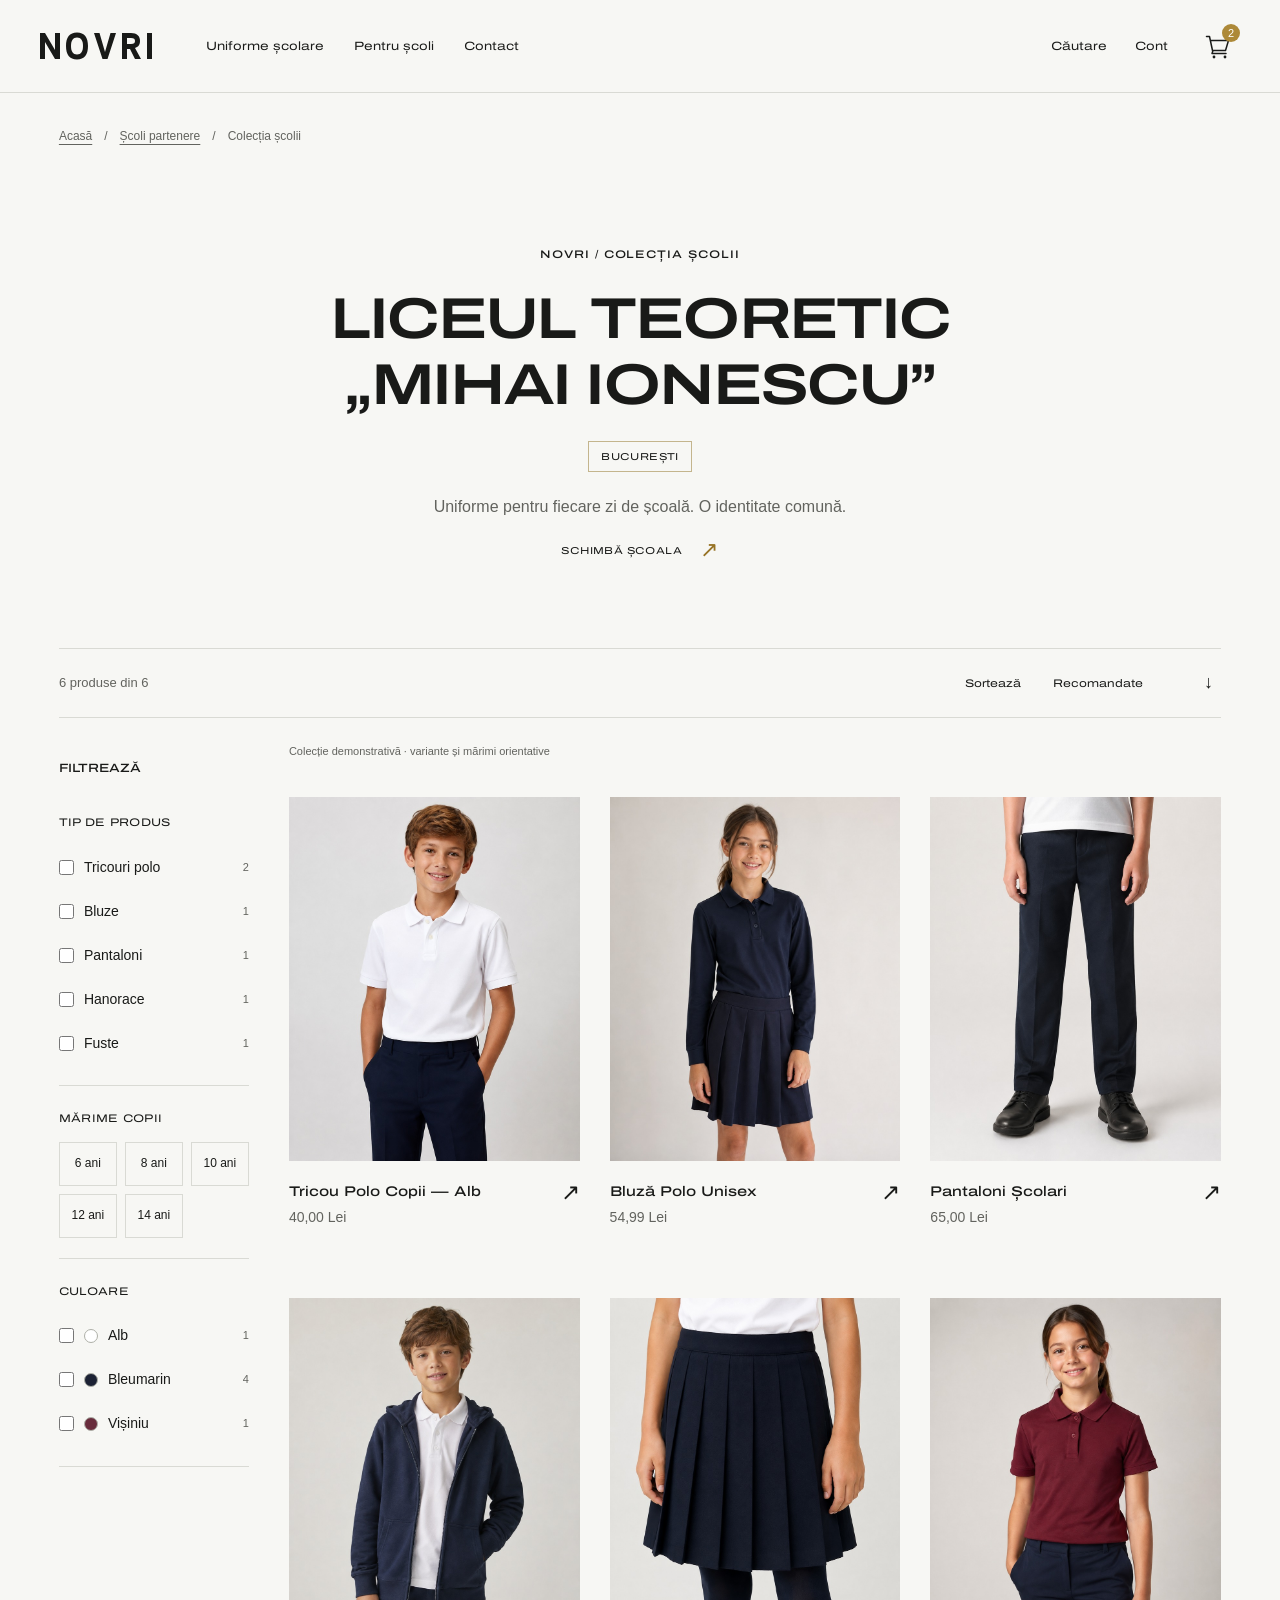
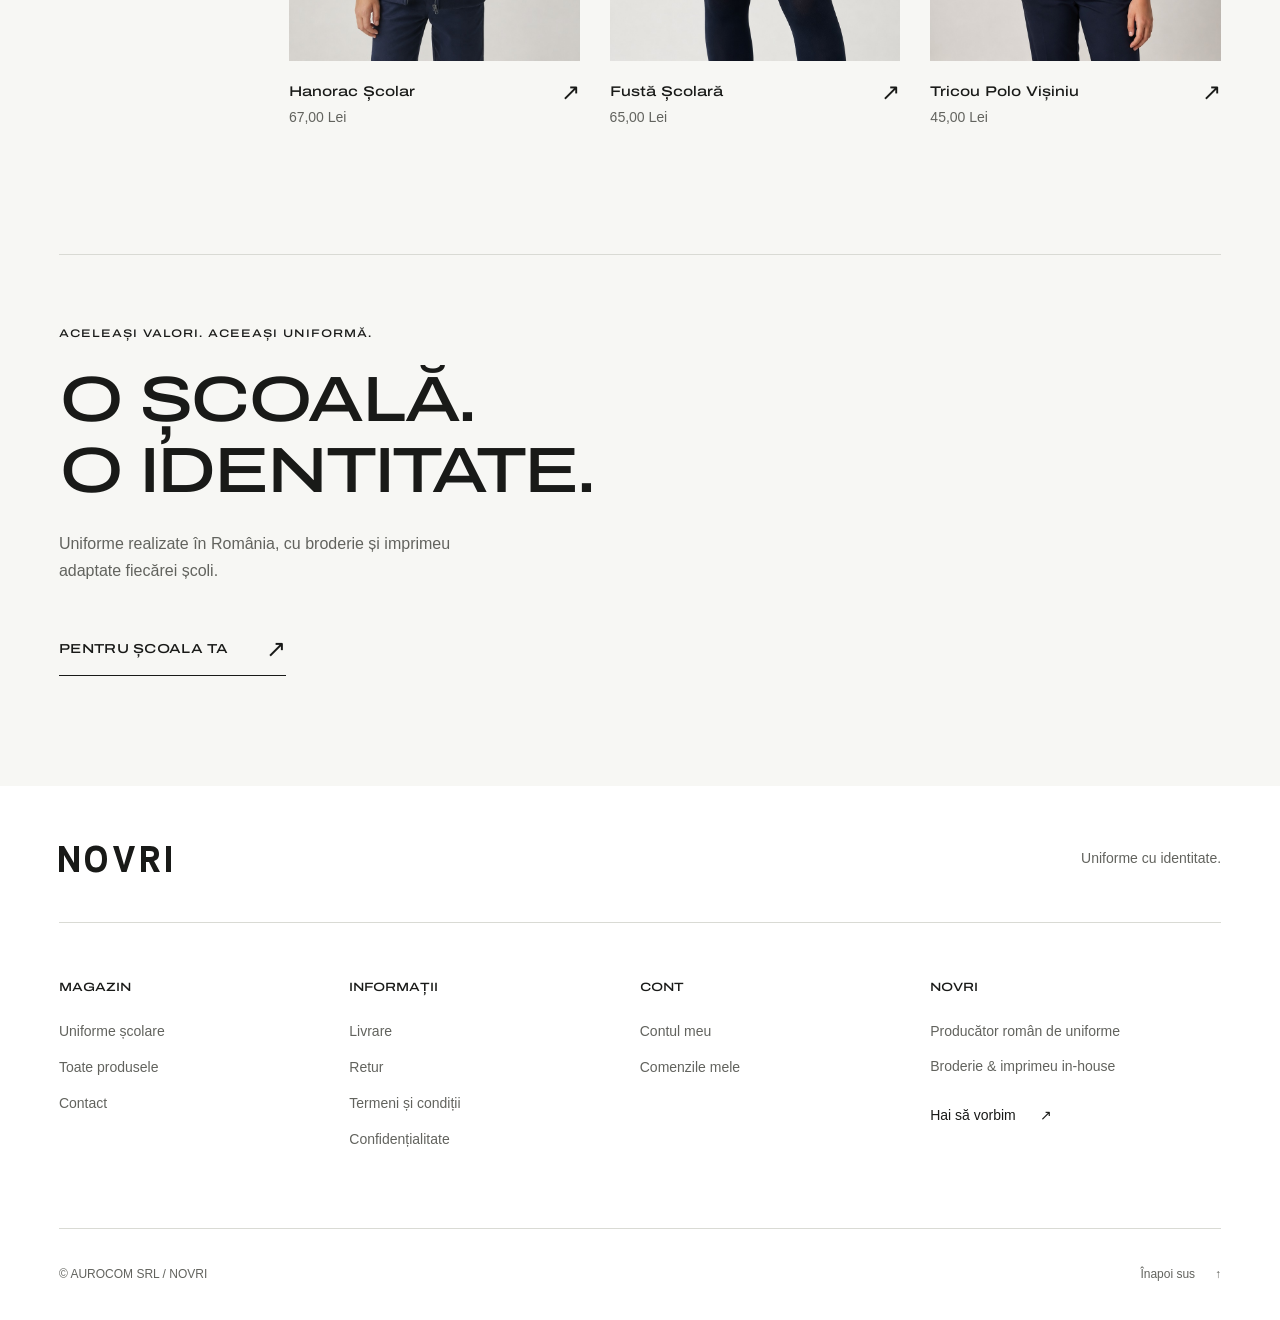
==== commit 39c5bab5: "Add NOVRI cart demo with quantities, summary and shared badge" ====
--- a/uniforme-scolare-landing/categorie.html
+++ b/uniforme-scolare-landing/categorie.html
@@ -12,6 +12,7 @@
   <link rel="stylesheet" href="css/styles.css">
   <link rel="stylesheet" href="css/category.css">
   <script src="js/catalog.js" defer></script>
+  <script src="js/cart-state.js" defer></script>
   <script src="js/navigation.js" defer></script>
   <script src="js/category.js" defer></script>
 </head>
@@ -37,7 +38,7 @@
           <!-- Replace placeholder hrefs with the existing OpenCart URLs during integration. -->
           <a class="school-desktop-only" href="#" data-school-placeholder>Căutare</a>
           <a class="school-desktop-only" href="#" data-school-placeholder>Cont</a>
-          <a class="school-cart-link" href="#" data-school-placeholder>
+          <a class="school-cart-link" href="cos.html">
             <span class="school-visually-hidden">Coș de cumpărături, produse: </span>
             <svg class="school-cart-icon" width="28" height="28" viewBox="0 0 28 28" fill="none" aria-hidden="true"><path d="M2.5 4.5h3l3 14h13l3-10H6.5M9 18.5l-1 3h14" stroke="currentColor" stroke-width="1.5" stroke-linecap="round" stroke-linejoin="round"/><circle cx="10" cy="25" r="1.4" fill="currentColor"/><circle cx="21" cy="25" r="1.4" fill="currentColor"/></svg>
             <span class="school-cart-count" id="school-cart-count" data-school-cart-count>0</span>
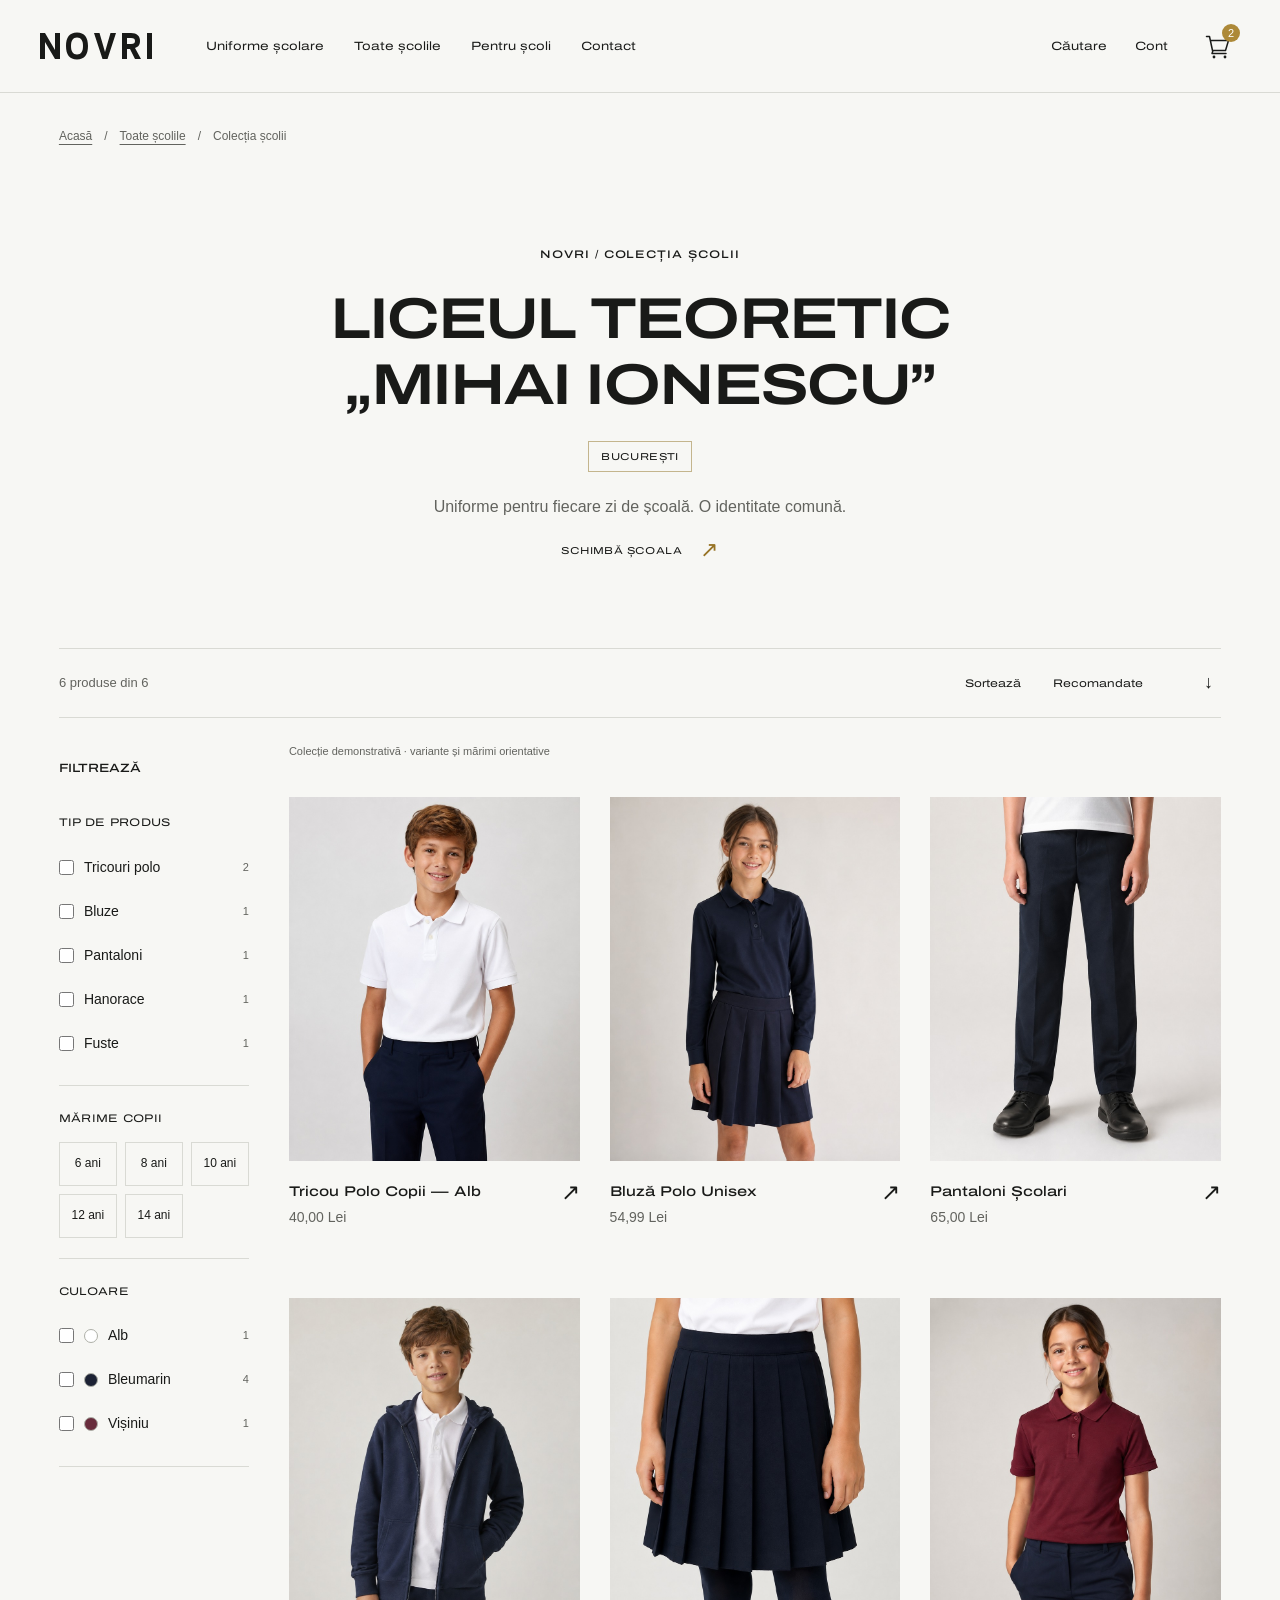
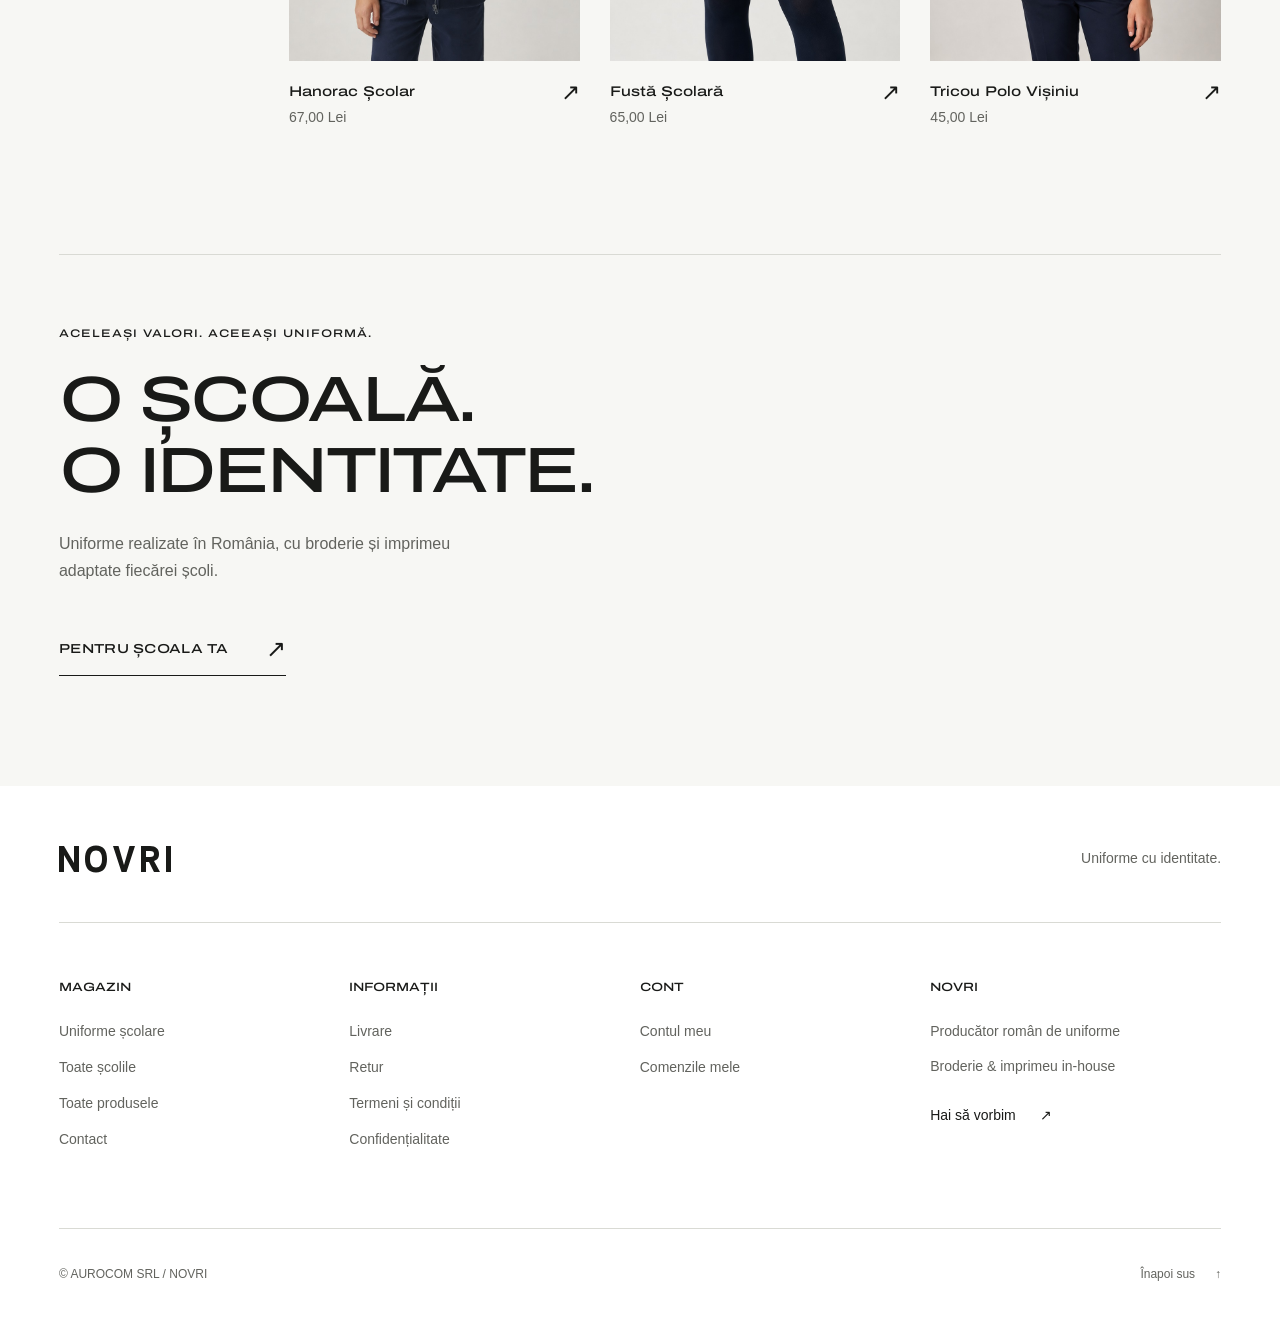
==== commit 80b2626d: "Add NOVRI school directory with county groups and local search" ====
--- a/uniforme-scolare-landing/categorie.html
+++ b/uniforme-scolare-landing/categorie.html
@@ -29,8 +29,9 @@
         </a>
         <nav class="school-nav" id="school-menu" aria-label="Navigație principală">
           <a class="school-nav-link" href="index.html#school-main">Uniforme școlare</a>
+          <a class="school-nav-link" href="scoli.html">Toate școlile</a>
           <a class="school-nav-link" href="index.html#school-partners">Pentru școli</a>
-          <a class="school-nav-link" href="#contact">Contact</a>
+          <a class="school-nav-link" href="contact.html">Contact</a>
           <a class="school-nav-link school-mobile-only" href="#" data-school-placeholder>Căutare</a>
           <a class="school-nav-link school-mobile-only" href="#" data-school-placeholder>Contul meu</a>
         </nav>
@@ -54,7 +55,7 @@
     <main id="school-main">
       <nav class="school-category-breadcrumbs school-container" aria-label="Fir de navigare">
         <a href="index.html">Acasă</a><span aria-hidden="true">/</span>
-        <a href="index.html#school-selector">Școli partenere</a><span aria-hidden="true">/</span>
+        <a href="scoli.html">Toate școlile</a><span aria-hidden="true">/</span>
         <span aria-current="page">Colecția școlii</span>
       </nav>
       <section class="school-category-hero school-container" aria-labelledby="school-category-title">
@@ -62,7 +63,7 @@
         <h1 id="school-category-title">Liceul Teoretic „Mihai Ionescu”</h1>
         <p class="school-category-location" id="school-category-location">București</p>
         <p class="school-category-intro">Uniforme pentru fiecare zi de școală. O identitate comună.</p>
-        <a class="school-change-school" href="index.html#school-selector">Schimbă școala <span aria-hidden="true">↗</span></a>
+        <a class="school-change-school" href="scoli.html">Schimbă școala <span aria-hidden="true">↗</span></a>
       </section>
 
       <section class="school-category-collection school-container" aria-label="Produsele școlii">
@@ -117,10 +118,10 @@
       <div class="school-footer-inner school-container">
         <div class="school-footer-top"><a class="school-logo" href="index.html" aria-label="NOVRI — pagina principală"><img src="assets/logo.svg" alt="NOVRI" width="112" height="36" loading="lazy"></a><span class="school-footer-signature">Uniforme cu identitate.</span></div>
         <div class="school-footer-grid">
-          <nav class="school-footer-column" aria-labelledby="school-footer-shop"><h2 id="school-footer-shop">Magazin</h2><a href="index.html#school-main">Uniforme școlare</a><a href="index.html#school-collection">Toate produsele</a><a href="https://meai.ro/index.php?route=information/contact">Contact</a></nav>
+          <nav class="school-footer-column" aria-labelledby="school-footer-shop"><h2 id="school-footer-shop">Magazin</h2><a href="index.html#school-main">Uniforme școlare</a><a href="scoli.html">Toate școlile</a><a href="index.html#school-collection">Toate produsele</a><a href="contact.html">Contact</a></nav>
           <nav class="school-footer-column" aria-labelledby="school-footer-info"><h2 id="school-footer-info">Informații</h2><a href="#" data-school-placeholder>Livrare</a><a href="#" data-school-placeholder>Retur</a><a href="#" data-school-placeholder>Termeni și condiții</a><a href="#" data-school-placeholder>Confidențialitate</a></nav>
           <nav class="school-footer-column" aria-labelledby="school-footer-account"><h2 id="school-footer-account">Cont</h2><a href="#" data-school-placeholder>Contul meu</a><a href="#" data-school-placeholder>Comenzile mele</a></nav>
-          <div class="school-footer-column"><h2>NOVRI</h2><p>Producător român de uniforme</p><p>Broderie &amp; imprimeu in-house</p><a class="school-footer-contact" href="https://meai.ro/index.php?route=information/contact">Hai să vorbim <span aria-hidden="true">↗</span></a></div>
+          <div class="school-footer-column"><h2>NOVRI</h2><p>Producător român de uniforme</p><p>Broderie &amp; imprimeu in-house</p><a class="school-footer-contact" href="contact.html">Hai să vorbim <span aria-hidden="true">↗</span></a></div>
         </div>
         <div class="school-footer-bottom"><small>© AUROCOM SRL / NOVRI</small><a href="#school-main">Înapoi sus <span aria-hidden="true">↑</span></a></div>
       </div>
--- a/uniforme-scolare-landing/css/styles.css
+++ b/uniforme-scolare-landing/css/styles.css
@@ -142,6 +142,8 @@
 #school-uniforms-landing .school-selector-search { padding: 8px 10px 14px; }
 #school-uniforms-landing .school-search-input { width: 100%; min-height: 48px; padding: 10px; border: 1px solid var(--school-line); background: #fff; font-family: Arial, sans-serif; font-size: 16px; }
 #school-uniforms-landing .school-selector-empty { padding: 16px; font-size: 14px; }
+#school-uniforms-landing .school-directory-home-link { display: flex; align-items: center; justify-content: center; gap: 18px; width: fit-content; min-height: 44px; margin: 16px auto 0; padding-block: 8px; font-size: 10px; text-transform: uppercase; }
+#school-uniforms-landing .school-directory-home-link span { color: #977325; font: 21px Arial, sans-serif; }
 #school-uniforms-landing .school-noscript { padding-top: 14px; font-family: Arial, sans-serif; }
 #school-uniforms-landing .school-noscript a { text-decoration: underline; }
 
@@ -218,7 +220,7 @@
   #school-uniforms-landing .school-logo img { width: 112px; }
   #school-uniforms-landing .school-nav,
   #school-uniforms-landing.school-ready .school-nav { position: static; order: initial; flex-direction: row; flex-basis: auto; gap: 30px; padding: 0; border: 0; font-size: 12px; }
-  #school-uniforms-landing .school-nav-link { padding-block: 12px; }
+  #school-uniforms-landing .school-nav-link { padding-block: 12px; white-space: nowrap; }
   #school-uniforms-landing .school-header-actions { gap: 28px; }
   #school-uniforms-landing .school-header-actions .school-desktop-only { display: inline-flex; }
   #school-uniforms-landing .school-mobile-only,
@@ -271,3 +273,11 @@
 /* Keep native hidden semantics stronger than the component's display layout. */
 #school-uniforms-landing [hidden],
 #school-uniforms-landing.school-ready [hidden] { display: none; }
+
+/* Keep the four navigation links comfortable on small desktop screens. */
+@media (min-width: 1024px) and (max-width: 1279px) {
+  #school-uniforms-landing .school-header-inner { gap: 28px; padding-inline: 32px; }
+  #school-uniforms-landing .school-nav,
+  #school-uniforms-landing.school-ready .school-nav { gap: 20px; }
+  #school-uniforms-landing .school-header-actions { gap: 20px; }
+}
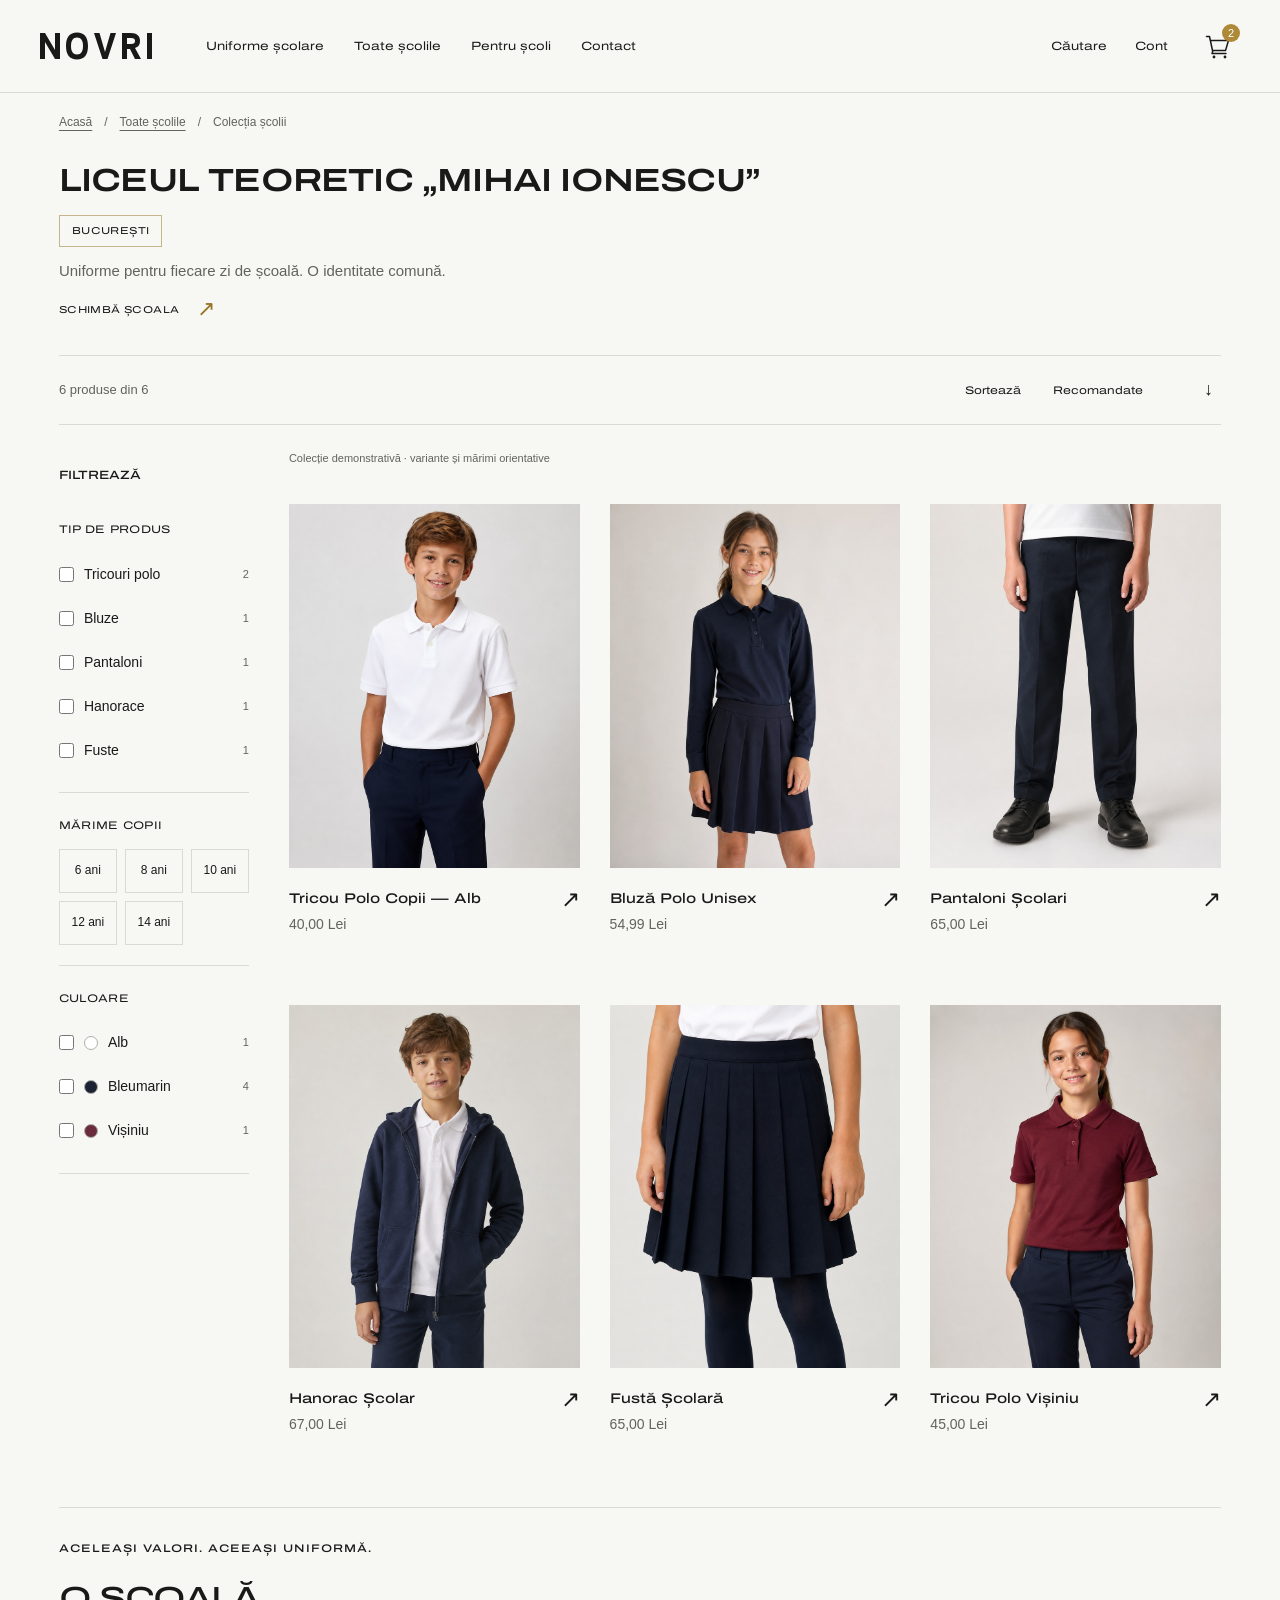
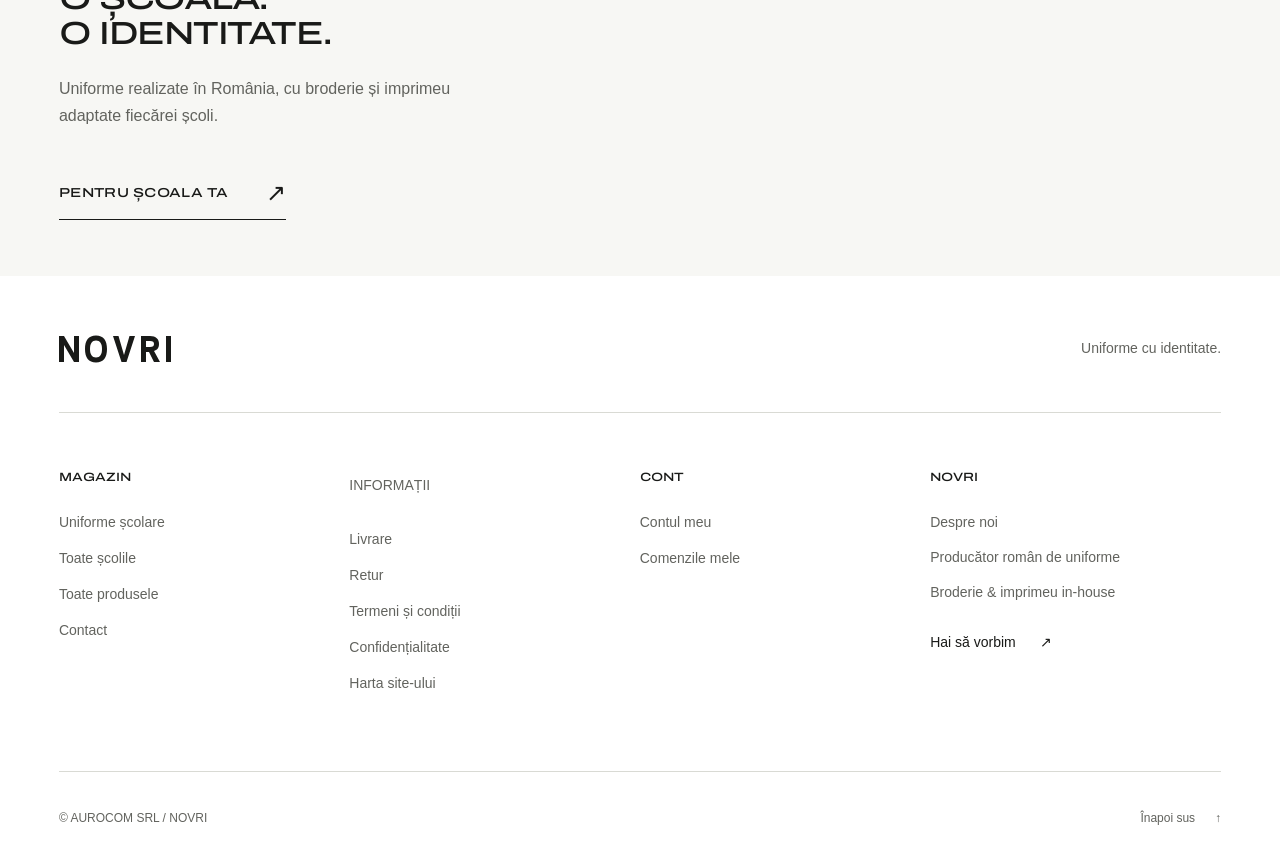
==== commit 3236ce9e: "Fix mobile menu closing and compact interior page headings" ====
--- a/uniforme-scolare-landing/categorie.html
+++ b/uniforme-scolare-landing/categorie.html
@@ -59,7 +59,6 @@
         <span aria-current="page">Colecția școlii</span>
       </nav>
       <section class="school-category-hero school-container" aria-labelledby="school-category-title">
-        <p class="school-eyebrow">NOVRI / COLECȚIA ȘCOLII</p>
         <h1 id="school-category-title">Liceul Teoretic „Mihai Ionescu”</h1>
         <p class="school-category-location" id="school-category-location">București</p>
         <p class="school-category-intro">Uniforme pentru fiecare zi de școală. O identitate comună.</p>
@@ -119,9 +118,9 @@
         <div class="school-footer-top"><a class="school-logo" href="index.html" aria-label="NOVRI — pagina principală"><img src="assets/logo.svg" alt="NOVRI" width="112" height="36" loading="lazy"></a><span class="school-footer-signature">Uniforme cu identitate.</span></div>
         <div class="school-footer-grid">
           <nav class="school-footer-column" aria-labelledby="school-footer-shop"><h2 id="school-footer-shop">Magazin</h2><a href="index.html#school-main">Uniforme școlare</a><a href="scoli.html">Toate școlile</a><a href="index.html#school-collection">Toate produsele</a><a href="contact.html">Contact</a></nav>
-          <nav class="school-footer-column" aria-labelledby="school-footer-info"><h2 id="school-footer-info">Informații</h2><a href="#" data-school-placeholder>Livrare</a><a href="#" data-school-placeholder>Retur</a><a href="#" data-school-placeholder>Termeni și condiții</a><a href="#" data-school-placeholder>Confidențialitate</a></nav>
+          <nav class="school-footer-column" aria-labelledby="school-footer-info"><h2 id="school-footer-info"><a href="informatii.html">Informații</a></h2><a href="livrare.html">Livrare</a><a href="retur.html">Retur</a><a href="termeni-si-conditii.html">Termeni și condiții</a><a href="confidentialitate.html">Confidențialitate</a><a href="harta-site.html">Harta site-ului</a></nav>
           <nav class="school-footer-column" aria-labelledby="school-footer-account"><h2 id="school-footer-account">Cont</h2><a href="#" data-school-placeholder>Contul meu</a><a href="#" data-school-placeholder>Comenzile mele</a></nav>
-          <div class="school-footer-column"><h2>NOVRI</h2><p>Producător român de uniforme</p><p>Broderie &amp; imprimeu in-house</p><a class="school-footer-contact" href="contact.html">Hai să vorbim <span aria-hidden="true">↗</span></a></div>
+          <div class="school-footer-column"><h2>NOVRI</h2><a href="despre-noi.html">Despre noi</a><p>Producător român de uniforme</p><p>Broderie &amp; imprimeu in-house</p><a class="school-footer-contact" href="contact.html">Hai să vorbim <span aria-hidden="true">↗</span></a></div>
         </div>
         <div class="school-footer-bottom"><small>© AUROCOM SRL / NOVRI</small><a href="#school-main">Înapoi sus <span aria-hidden="true">↑</span></a></div>
       </div>
--- a/uniforme-scolare-landing/css/styles.css
+++ b/uniforme-scolare-landing/css/styles.css
@@ -27,6 +27,7 @@
   --school-line: #d9dad4;
   --school-gutter: 20px;
   --school-font: "School Archivo", Arial, sans-serif;
+  --school-page-title-size: clamp(1.375rem, 2.6vw, 2rem);
   background: var(--school-paper);
   color: var(--school-ink);
   font-family: var(--school-font);
@@ -198,6 +199,7 @@
 #school-uniforms-landing .school-footer-column h2 { margin-bottom: 18px; font-size: 12px; font-weight: 500; line-height: 1.5; text-transform: uppercase; }
 #school-uniforms-landing .school-footer-column :where(a,p) { padding-block: 6px; color: var(--school-muted); font-family: Arial, sans-serif; font-size: 14px; line-height: 1.65; overflow-wrap: anywhere; }
 #school-uniforms-landing .school-footer-column a { display: inline-flex; align-items: center; min-height: 36px; }
+#school-uniforms-landing .school-footer-column h2 a { min-height: 0; }
 #school-uniforms-landing .school-footer-column .school-footer-contact { gap: 24px; margin-top: 14px; color: var(--school-ink); }
 #school-uniforms-landing .school-footer-bottom { display: flex; flex-wrap: wrap; align-items: center; justify-content: space-between; gap: 16px; min-height: 92px; padding-block: 22px; border-top: 1px solid var(--school-line); color: var(--school-muted); font-family: Arial, sans-serif; font-size: 12px; }
 #school-uniforms-landing .school-footer-bottom small { font-size: inherit; }
--- a/uniforme-scolare-landing/css/category.css
+++ b/uniforme-scolare-landing/css/category.css
@@ -1,11 +1,11 @@
 /* Separate school collection template. Shared NOVRI typography and product cards. */
 #school-uniforms-landing.school-category-page .school-header { position: relative; inset: auto; background: var(--school-paper); border-bottom: 1px solid var(--school-line); }
-#school-uniforms-landing .school-category-breadcrumbs { display: flex; flex-wrap: wrap; gap: 8px 12px; padding-block: 25px; color: var(--school-muted); font-family: Arial, sans-serif; font-size: 12px; }
+#school-uniforms-landing .school-category-breadcrumbs { display: flex; flex-wrap: wrap; gap: 8px 12px; padding-block: 20px; color: var(--school-muted); font-family: Arial, sans-serif; font-size: 12px; }
 #school-uniforms-landing .school-category-breadcrumbs a { text-decoration: underline; text-underline-offset: 4px; }
-#school-uniforms-landing .school-category-hero { padding-block: 44px 48px; text-align: center; }
-#school-uniforms-landing .school-category-hero h1 { max-width: 990px; margin: 24px auto 22px; font-size: clamp(1.875rem,7.6vw,3.5rem); font-weight: 600; letter-spacing: -.045em; line-height: 1.15; text-transform: uppercase; overflow-wrap: break-word; text-wrap: balance; }
+#school-uniforms-landing .school-category-hero { padding-block: 8px 24px; text-align: left; }
+#school-uniforms-landing .school-category-hero h1 { max-width: 990px; margin: 0 0 14px; font-size: var(--school-page-title-size); font-weight: 600; letter-spacing: -.025em; line-height: 1.3; text-transform: uppercase; overflow-wrap: break-word; text-wrap: wrap; }
 #school-uniforms-landing .school-category-location { display: inline-block; padding: 7px 12px; border: 1px solid #c4b58d; font-size: 10px; letter-spacing: .04em; text-transform: uppercase; }
-#school-uniforms-landing .school-category-intro { max-width: 580px; margin: 22px auto 8px; color: var(--school-muted); font-family: Arial, sans-serif; font-size: 16px; line-height: 1.65; }
+#school-uniforms-landing .school-category-intro { max-width: 580px; margin: 12px 0 4px; color: var(--school-muted); font-family: Arial, sans-serif; font-size: 15px; line-height: 1.65; }
 #school-uniforms-landing .school-change-school { display: inline-flex; align-items: center; gap: 18px; min-height: 44px; font-size: 10px; letter-spacing: .04em; text-transform: uppercase; }
 #school-uniforms-landing .school-change-school span { font-family: Arial, sans-serif; font-size: 22px; color: #977325; }
 #school-uniforms-landing .school-category-toolbar { display: flex; align-items: center; flex-wrap: wrap; justify-content: space-between; gap: 12px 24px; padding-block: 12px; border-block: 1px solid var(--school-line); }
@@ -42,8 +42,8 @@
 #school-uniforms-landing .school-category-empty h2 { margin-block: 18px; font-size: clamp(1.5rem,4vw,2.5rem); font-weight: 500; line-height: 1.2; letter-spacing: -.035em; text-transform: uppercase; }
 #school-uniforms-landing .school-category-empty p { color: var(--school-muted); font-family: Arial, sans-serif; font-size: 15px; }
 #school-uniforms-landing .school-empty-reset { display: inline-flex; align-items: center; gap: 24px; min-height: 48px; margin-top: 24px; padding: 10px 0; border: 0; border-bottom: 1px solid var(--school-ink); background: transparent; font-size: 11px; text-transform: uppercase; }
-#school-uniforms-landing .school-category-note { margin-block: 80px; padding-top: 48px; border-top: 1px solid var(--school-line); }
-#school-uniforms-landing .school-category-note h2 { margin-block: 24px; font-size: clamp(2.25rem,7vw,4rem); font-weight: 500; line-height: 1.1; letter-spacing: -.045em; text-transform: uppercase; }
+#school-uniforms-landing .school-category-note { margin-block: 56px; padding-top: 32px; border-top: 1px solid var(--school-line); }
+#school-uniforms-landing .school-category-note h2 { margin-block: 24px; font-size: var(--school-page-title-size); font-weight: 500; line-height: 1.1; letter-spacing: -.045em; text-transform: uppercase; }
 #school-uniforms-landing .school-category-note > p:last-of-type { max-width: 410px; color: var(--school-muted); font-family: Arial, sans-serif; font-size: 16px; line-height: 1.7; }
 @media (min-width: 600px) {
   #school-uniforms-landing .school-sort-label { width: auto; }
@@ -51,18 +51,13 @@
   #school-uniforms-landing .school-filter-panel form { display: grid; grid-template-columns: repeat(2,minmax(0,1fr)); gap: 20px 32px; }
   #school-uniforms-landing .school-filter-done { grid-column: 1 / -1; }
   #school-uniforms-landing .school-filter-sizes { grid-template-columns: repeat(3,minmax(0,1fr)); }
-  #school-uniforms-landing .school-category-hero { padding-block: 60px 64px; }
 }
 @media (min-width: 1024px) {
-  #school-uniforms-landing .school-category-hero { padding-block: 66px 76px; }
-  #school-uniforms-landing .school-category-hero h1 { font-size: clamp(2.75rem,4.5vw,4rem); }
-  #school-uniforms-landing .school-category-breadcrumbs { padding-block: 34px; }
   #school-uniforms-landing .school-category-layout { grid-template-columns: 190px minmax(0,1fr); gap: 40px; }
   #school-uniforms-landing .school-filter-panel { border: 0; padding-top: 28px; }
   #school-uniforms-landing .school-filter-panel form { display: block; }
   #school-uniforms-landing .school-filter-heading { min-height: 44px; margin-bottom: 24px; }
   #school-uniforms-landing .school-filter-done { display: none; }
-  #school-uniforms-landing .school-category-note { margin-block: 110px; padding-top: 70px; }
 }
 @media (min-width: 1440px) {
   #school-uniforms-landing .school-category-layout { grid-template-columns: 210px minmax(0,1fr); gap: 50px; }
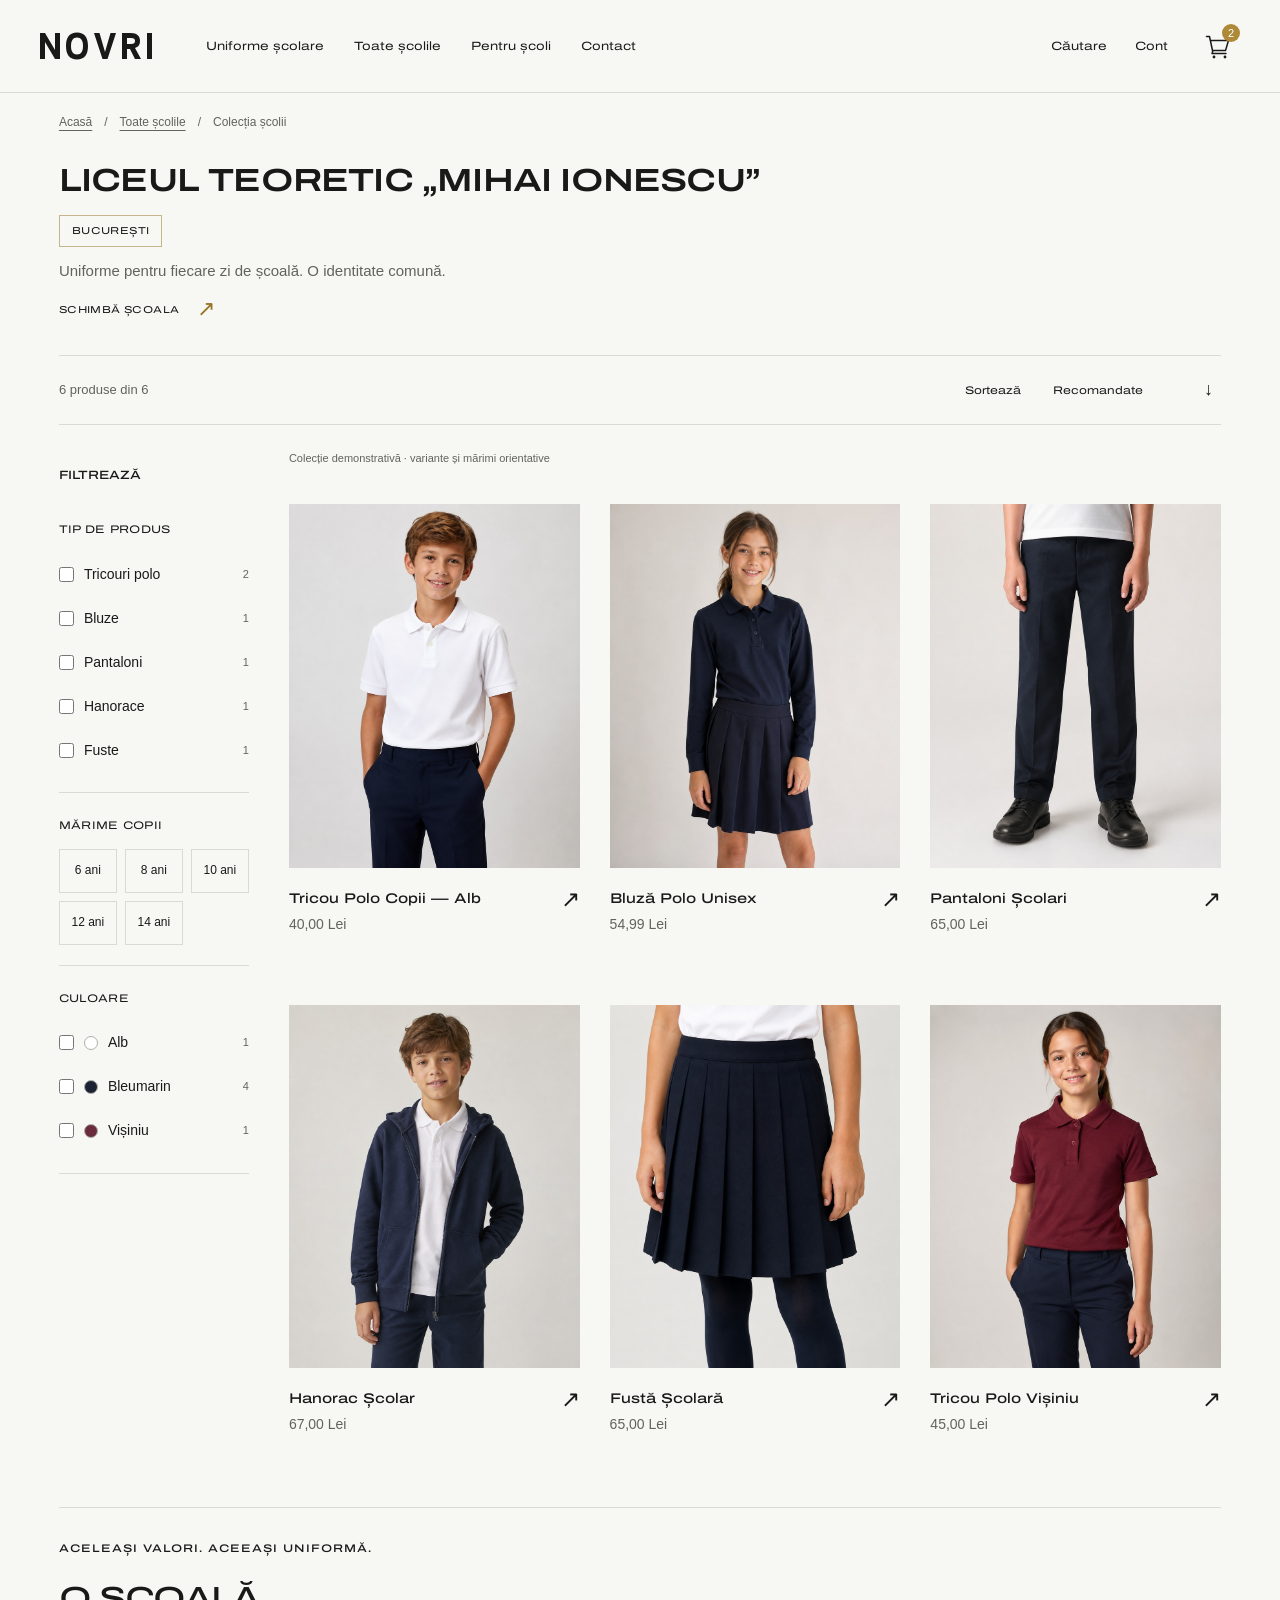
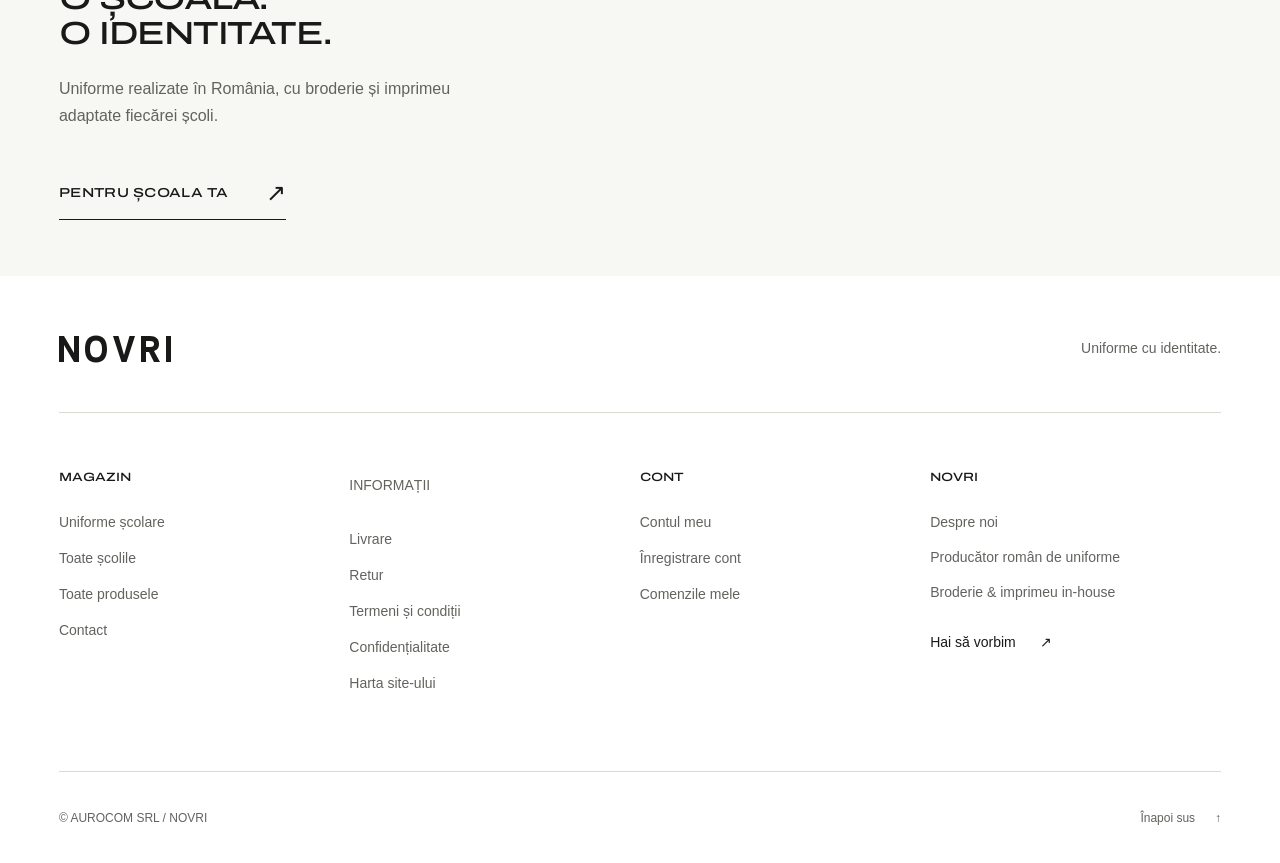
==== commit 05c20528: "Add NOVRI registration form to the shared account modal" ====
--- a/uniforme-scolare-landing/categorie.html
+++ b/uniforme-scolare-landing/categorie.html
@@ -10,10 +10,12 @@
   <link rel="preload" href="assets/fonts/archivo-expanded-latin.woff2" as="font" type="font/woff2" crossorigin>
   <link rel="preload" href="assets/fonts/archivo-expanded-latin-ext.woff2" as="font" type="font/woff2" crossorigin>
   <link rel="stylesheet" href="css/styles.css">
+  <link rel="stylesheet" href="css/account.css">
   <link rel="stylesheet" href="css/category.css">
   <script src="js/catalog.js" defer></script>
   <script src="js/cart-state.js" defer></script>
   <script src="js/navigation.js" defer></script>
+  <script src="js/account.js" defer></script>
   <script src="js/category.js" defer></script>
 </head>
 <!-- Only this standalone document has its default body margin removed.
@@ -33,12 +35,12 @@
           <a class="school-nav-link" href="index.html#school-partners">Pentru școli</a>
           <a class="school-nav-link" href="contact.html">Contact</a>
           <a class="school-nav-link school-mobile-only" href="#" data-school-placeholder>Căutare</a>
-          <a class="school-nav-link school-mobile-only" href="#" data-school-placeholder>Contul meu</a>
+          <a class="school-nav-link school-mobile-only" href="#school-account-dialog" data-school-account-open aria-haspopup="dialog" aria-controls="school-account-dialog">Contul meu</a>
         </nav>
         <div class="school-header-actions">
           <!-- Replace placeholder hrefs with the existing OpenCart URLs during integration. -->
           <a class="school-desktop-only" href="#" data-school-placeholder>Căutare</a>
-          <a class="school-desktop-only" href="#" data-school-placeholder>Cont</a>
+          <a class="school-desktop-only" href="#school-account-dialog" data-school-account-open aria-haspopup="dialog" aria-controls="school-account-dialog">Cont</a>
           <a class="school-cart-link" href="cos.html">
             <span class="school-visually-hidden">Coș de cumpărături, produse: </span>
             <svg class="school-cart-icon" width="28" height="28" viewBox="0 0 28 28" fill="none" aria-hidden="true"><path d="M2.5 4.5h3l3 14h13l3-10H6.5M9 18.5l-1 3h14" stroke="currentColor" stroke-width="1.5" stroke-linecap="round" stroke-linejoin="round"/><circle cx="10" cy="25" r="1.4" fill="currentColor"/><circle cx="21" cy="25" r="1.4" fill="currentColor"/></svg>
@@ -113,13 +115,53 @@
       </section>
     </main>
 
+
+    <!-- Shared account fragment. Included statically in each standalone page. -->
+    <dialog class="school-account-dialog" id="school-account-dialog" data-school-account-mode="login" aria-labelledby="school-account-title" aria-describedby="school-account-description school-account-demo-note">
+      <button class="school-account-close" type="button" data-school-account-close aria-label="Închide fereastra contului"><svg width="20" height="20" viewBox="0 0 24 24" fill="none" aria-hidden="true"><path d="m6 6 12 12M18 6 6 18" stroke="currentColor" stroke-width="1.5"/></svg></button>
+      <div class="school-account-body">
+      <p class="school-account-eyebrow">NOVRI / CONTUL TĂU</p>
+      <h2 id="school-account-title">Bine ai revenit</h2>
+      <p class="school-account-description" id="school-account-description">Intră în cont pentru comenzile și uniformele tale.</p>
+      <form class="school-account-form" id="school-account-form" method="dialog" autocomplete="off" novalidate>
+        <fieldset class="school-account-group">
+          <legend id="school-account-personal-heading" hidden>Detalii personale</legend>
+          <div class="school-account-field-grid">
+            <div class="school-account-field" data-school-register-field hidden><label for="school-account-firstname">Prenume *</label><input id="school-account-firstname" name="account-firstname" type="text" autocomplete="off" maxlength="32" required disabled></div>
+            <div class="school-account-field" data-school-register-field hidden><label for="school-account-lastname">Nume *</label><input id="school-account-lastname" name="account-lastname" type="text" autocomplete="off" maxlength="32" required disabled></div>
+            <div class="school-account-field"><label for="school-account-email" id="school-account-email-label">Adresa de e-mail</label><input id="school-account-email" name="account-email" type="email" inputmode="email" autocomplete="off" autocapitalize="none" spellcheck="false" maxlength="160" required></div>
+            <div class="school-account-field" data-school-register-field hidden><label for="school-account-phone">Telefon *</label><input id="school-account-phone" name="account-phone" type="tel" autocomplete="off" maxlength="32" required disabled></div>
+          </div>
+        </fieldset>
+        <fieldset class="school-account-group school-account-credentials" id="school-account-credentials">
+          <legend id="school-account-password-heading" hidden>Parola ta</legend>
+          <div class="school-account-field-grid">
+            <div class="school-account-field" id="school-account-password-field"><label for="school-account-password" id="school-account-password-label">Parolă</label><input id="school-account-password" name="account-password" type="password" autocomplete="off" maxlength="160" required></div>
+            <div class="school-account-field" data-school-register-field hidden><label for="school-account-password-confirm">Confirmă parola *</label><input id="school-account-password-confirm" name="account-password-confirm" type="password" autocomplete="off" maxlength="160" required disabled></div>
+          </div>
+        </fieldset>
+        <button class="school-account-text-button school-account-forgot" type="button" id="school-account-forgot">Ai uitat parola?</button>
+        <fieldset class="school-account-group school-account-newsletter" data-school-register-field hidden>
+          <legend>Newsletter</legend>
+          <div class="school-account-newsletter-row"><span>Noutăți și colecții NOVRI</span><div class="school-account-radio-options"><label><input type="radio" name="account-newsletter" value="1" disabled> Da</label><label><input type="radio" name="account-newsletter" value="0" checked disabled> Nu</label></div></div>
+        </fieldset>
+        <div class="school-account-consent" data-school-register-field hidden><label><input id="school-account-privacy" name="account-privacy" type="checkbox" required disabled><span>Am citit și sunt de acord cu <a href="confidentialitate.html" target="_blank" rel="noopener" aria-label="Politica de confidențialitate, se deschide într-o filă nouă">Politica de confidențialitate</a>. *</span></label></div>
+        <button class="school-account-submit" type="submit"><span id="school-account-submit-label">Autentificare</span><span aria-hidden="true">→</span></button>
+        <button class="school-account-text-button school-account-back" type="button" id="school-account-back" hidden><span aria-hidden="true">←</span> Înapoi la autentificare</button>
+        <p class="school-account-status" id="school-account-status" role="status" aria-live="polite" aria-atomic="true" hidden></p>
+      </form>
+      <div class="school-account-register-prompt" id="school-account-register-prompt"><span>Nu ai încă un cont?</span><button class="school-account-text-button" type="button" id="school-account-register">Înregistrare cont <span aria-hidden="true">↗</span></button></div>
+      <p class="school-account-demo-note" id="school-account-demo-note">Demo de design. Folosește date fictive; formularul nu trimite date.</p>
+      </div>
+    </dialog>
+
     <footer class="school-footer" id="contact">
       <div class="school-footer-inner school-container">
         <div class="school-footer-top"><a class="school-logo" href="index.html" aria-label="NOVRI — pagina principală"><img src="assets/logo.svg" alt="NOVRI" width="112" height="36" loading="lazy"></a><span class="school-footer-signature">Uniforme cu identitate.</span></div>
         <div class="school-footer-grid">
           <nav class="school-footer-column" aria-labelledby="school-footer-shop"><h2 id="school-footer-shop">Magazin</h2><a href="index.html#school-main">Uniforme școlare</a><a href="scoli.html">Toate școlile</a><a href="index.html#school-collection">Toate produsele</a><a href="contact.html">Contact</a></nav>
           <nav class="school-footer-column" aria-labelledby="school-footer-info"><h2 id="school-footer-info"><a href="informatii.html">Informații</a></h2><a href="livrare.html">Livrare</a><a href="retur.html">Retur</a><a href="termeni-si-conditii.html">Termeni și condiții</a><a href="confidentialitate.html">Confidențialitate</a><a href="harta-site.html">Harta site-ului</a></nav>
-          <nav class="school-footer-column" aria-labelledby="school-footer-account"><h2 id="school-footer-account">Cont</h2><a href="#" data-school-placeholder>Contul meu</a><a href="#" data-school-placeholder>Comenzile mele</a></nav>
+          <nav class="school-footer-column" aria-labelledby="school-footer-account"><h2 id="school-footer-account">Cont</h2><a href="#school-account-dialog" data-school-account-open aria-haspopup="dialog" aria-controls="school-account-dialog">Contul meu</a><a href="#school-account-dialog" data-school-account-open="register" aria-haspopup="dialog" aria-controls="school-account-dialog">Înregistrare cont</a><a href="#" data-school-placeholder>Comenzile mele</a></nav>
           <div class="school-footer-column"><h2>NOVRI</h2><a href="despre-noi.html">Despre noi</a><p>Producător român de uniforme</p><p>Broderie &amp; imprimeu in-house</p><a class="school-footer-contact" href="contact.html">Hai să vorbim <span aria-hidden="true">↗</span></a></div>
         </div>
         <div class="school-footer-bottom"><small>© AUROCOM SRL / NOVRI</small><a href="#school-main">Înapoi sus <span aria-hidden="true">↑</span></a></div>
--- a/uniforme-scolare-landing/css/account.css
+++ b/uniforme-scolare-landing/css/account.css
@@ -0,0 +1,39 @@
+/* Shared account modal. No dependency on a page stylesheet or Journal. */
+#school-uniforms-landing .school-account-dialog { position: fixed; inset: 0; width: min(520px,calc(100% - 32px)); max-height: calc(100vh - 32px); max-height: calc(100dvh - 32px); margin: auto; padding: 0; overflow: hidden; border: 1px solid var(--school-line); border-radius: 0; background: var(--school-paper); color: var(--school-ink); }
+#school-uniforms-landing .school-account-dialog[data-school-account-mode="register"] { width: min(620px,calc(100% - 32px)); }
+#school-uniforms-landing .school-account-body { max-height: calc(100vh - 34px); max-height: calc(100dvh - 34px); padding: 52px 24px 24px; overflow-y: auto; overscroll-behavior: contain; scroll-padding-block: 64px 24px; }
+#school-uniforms-landing .school-account-dialog::backdrop { background: rgb(25 26 24 / .5); }
+#school-uniforms-landing .school-account-close { position: absolute; z-index: 1; top: 10px; right: 20px; display: grid; place-items: center; width: 44px; height: 44px; padding: 0; border: 0; background: var(--school-paper); }
+#school-uniforms-landing .school-account-eyebrow { margin-bottom: 18px; color: #766845; font-size: 9px; letter-spacing: .08em; }
+#school-uniforms-landing .school-account-dialog h2 { font-size: clamp(1.25rem,5.8vw,1.75rem); font-weight: 500; line-height: 1.25; letter-spacing: -.035em; text-transform: uppercase; }
+#school-uniforms-landing .school-account-description { margin-top: 14px; color: var(--school-muted); font: 15px/1.65 Arial, sans-serif; }
+#school-uniforms-landing .school-account-form { margin-top: 28px; }
+#school-uniforms-landing .school-account-group { min-width: 0; margin: 0; padding: 0; border: 0; }
+#school-uniforms-landing .school-account-group legend { width: 100%; margin-bottom: 18px; padding: 0 0 12px; border-bottom: 1px solid var(--school-line); font-size: 11px; text-transform: uppercase; }
+#school-uniforms-landing .school-account-field-grid { display: grid; grid-template-columns: minmax(0,1fr); gap: 18px; }
+#school-uniforms-landing .school-account-credentials { margin-top: 20px; }
+#school-uniforms-landing .school-account-field label { display: block; margin-bottom: 9px; font-size: 10px; text-transform: uppercase; }
+#school-uniforms-landing .school-account-field input { display: block; width: 100%; min-width: 0; height: 52px; padding: 12px 14px; border: 1px solid #bfc1b6; background: var(--school-white); font: 16px/1.5 Arial, sans-serif; }
+#school-uniforms-landing .school-account-field input:focus-visible { outline-color: #8b7a51; outline-offset: 3px; }
+#school-uniforms-landing .school-account-text-button { display: flex; align-items: center; gap: 12px; min-height: 44px; padding: 8px 0; border: 0; background: transparent; font: 13px/1.5 Arial, sans-serif; text-align: left; text-decoration: underline; text-underline-offset: 4px; }
+#school-uniforms-landing .school-account-forgot { margin-top: 6px; margin-left: auto; }
+#school-uniforms-landing .school-account-submit { display: flex; align-items: center; justify-content: space-between; gap: 20px; width: 100%; min-height: 56px; margin-top: 20px; padding: 14px 18px; border: 1px solid var(--school-ink); background: var(--school-ink); color: #fff; font-size: 11px; text-transform: uppercase; }
+#school-uniforms-landing .school-account-submit > span:last-child { font: 24px Arial, sans-serif; }
+#school-uniforms-landing .school-account-back { margin-top: 10px; }
+#school-uniforms-landing .school-account-register-prompt { display: flex; align-items: center; justify-content: space-between; flex-wrap: wrap; gap: 0 12px; margin-top: 24px; padding-top: 14px; border-top: 1px solid var(--school-line); font: 13px/1.5 Arial, sans-serif; }
+#school-uniforms-landing .school-account-register-prompt button > span { font: 21px Arial, sans-serif; color: #8b7a51; }
+#school-uniforms-landing .school-account-newsletter { margin-top: 26px; }
+#school-uniforms-landing .school-account-newsletter-row { display: flex; align-items: center; justify-content: space-between; flex-wrap: wrap; gap: 8px 16px; font: 14px/1.6 Arial, sans-serif; }
+#school-uniforms-landing .school-account-radio-options { display: flex; gap: 20px; }
+#school-uniforms-landing .school-account-radio-options label { display: flex; align-items: center; gap: 8px; min-height: 44px; cursor: pointer; }
+#school-uniforms-landing .school-account-radio-options input { width: 18px; height: 18px; margin: 0; accent-color: var(--school-ink); }
+#school-uniforms-landing .school-account-consent { margin-top: 18px; font: 13px/1.65 Arial, sans-serif; }
+#school-uniforms-landing .school-account-consent label { display: flex; align-items: flex-start; gap: 12px; min-height: 44px; padding-block: 8px; cursor: pointer; }
+#school-uniforms-landing .school-account-consent input { flex: 0 0 auto; width: 18px; height: 18px; margin: 2px 0 0; accent-color: var(--school-ink); }
+#school-uniforms-landing .school-account-consent a { text-decoration: underline; text-underline-offset: 3px; }
+#school-uniforms-landing .school-account-status { margin-top: 20px; padding-top: 16px; border-top: 1px solid var(--school-line); font: 14px/1.65 Arial, sans-serif; }
+#school-uniforms-landing .school-account-demo-note { margin-top: 24px; color: var(--school-muted); font: 12px/1.6 Arial, sans-serif; }
+@media (min-width: 600px) {
+  #school-uniforms-landing .school-account-body { padding: 48px 40px 32px; }
+  #school-uniforms-landing .school-account-dialog[data-school-account-mode="register"] .school-account-field-grid { grid-template-columns: repeat(2,minmax(0,1fr)); }
+}
